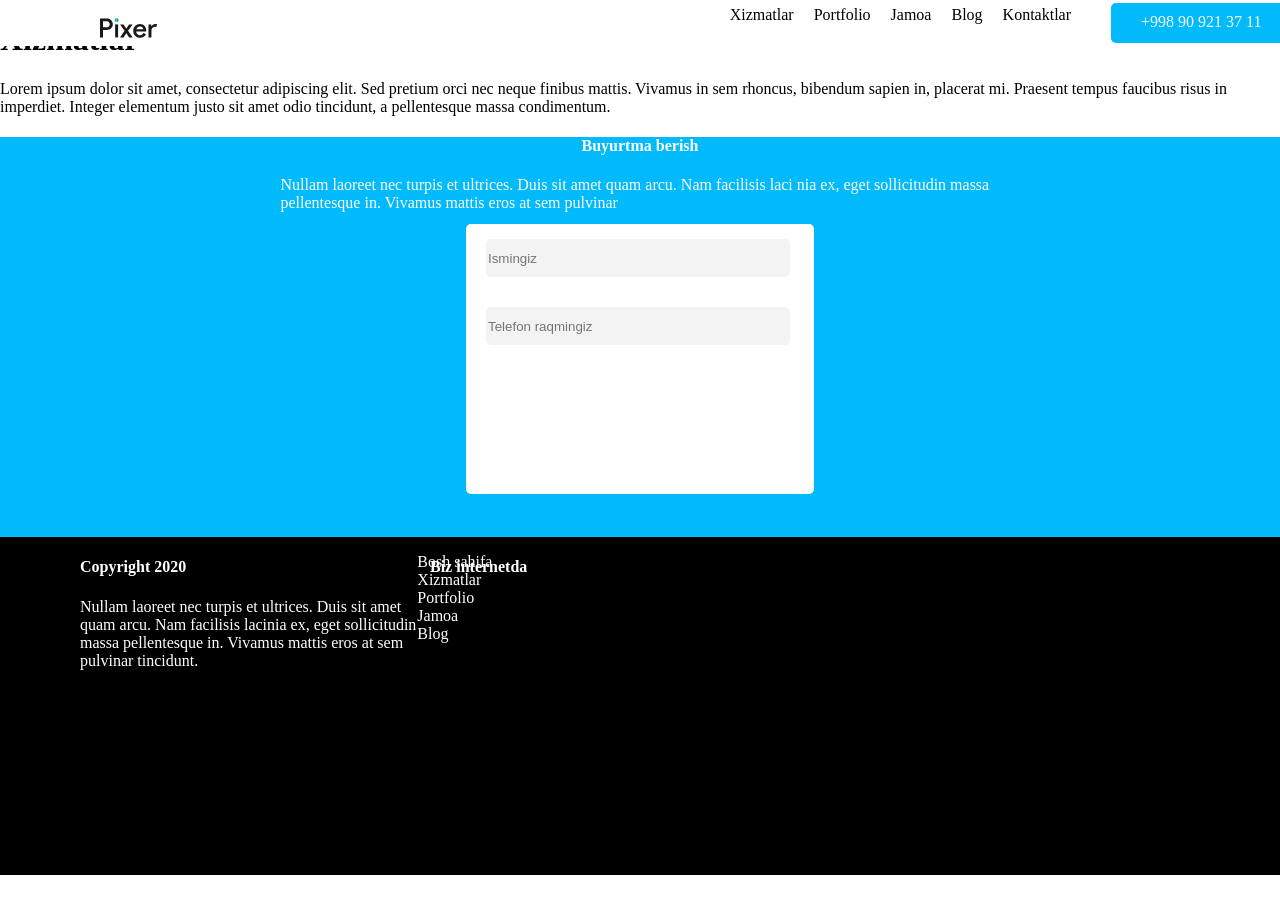
==== xizmatlar.html @ ccc2ff56 "first exam" ====
<!DOCTYPE html>
<html lang="en">
<head>
    <meta charset="UTF-8">
    <meta http-equiv="X-UA-Compatible" content="IE=edge">
    <meta name="viewport" content="width=device-width, initial-scale=1.0">
    <title>Xizmatlar</title>
    <link rel="stylesheet" href="css/style.css">
</head>
<body>
    <div class="sitenav">
        <img class="logo" src="img/logo.svg" alt="logo">
        <nav class="nav">
            <ul class="list">
                <li><a class="link no2" href="#">Xizmatlar</a></li>
                
                <li><a class="link" href="#">Portfolio</a></li>
                <li><a class="link" href="#">Jamoa</a></li>
                <li><a class="link" href="#">Blog</a></li>
                <li><a class="link" href="#">Kontaktlar</a></li>
                
            </ul>
            <a class="nav_btn" href="#">+998 90 921 37 11</a>
        </nav>
    </div>
<header>
<h1>Xizmatlar</h1>
<p>Lorem ipsum dolor sit amet, consectetur adipiscing elit. Sed pretium orci nec neque finibus mattis. Vivamus in sem rhoncus, bibendum sapien in, placerat mi. Praesent tempus faucibus risus in imperdiet. Integer elementum justo sit amet odio tincidunt, a pellentesque massa condimentum.</p>


</header>









                 
                
                
    <footer class="footer">
        <h4 class="footer_h3">Buyurtma berish</h4>
        <p class="footer_text">Nullam laoreet nec turpis et ultrices. Duis sit amet quam arcu. Nam facilisis laci nia ex, eget sollicitudin massa pellentesque in. Vivamus mattis eros at sem pulvinar</p>
        <div class="form">
            <input class="footer_input" type="text" placeholder="Ismingiz" name="text" required>
            <input class="footer_input" type="text" placeholder="Telefon raqmingiz" name="text" required>
            
        </div>
        
        
    </footer>
    <!-- footer finished -->
    
    <!-- start footermenu -->
    
    <footer class="footermenu">
        <div class="footermenu_text_wrapper">
            <h4 class="footermenu_h4">Copyright 2020</h4>
            <p class="footermenu_text">Nullam laoreet nec turpis et ultrices. Duis sit amet quam arcu. Nam facilisis lacinia ex, eget sollicitudin massa pellentesque in. Vivamus mattis eros at sem pulvinar tincidunt.</p>
        </div>
        
        <h4>Biz internetda</h4>
        <ul class="footerlist">  
            <li><a class="footerlink" href="#">Bosh sahifa</a></li>
            <li><a class="footerlink"  href="#">Xizmatlar</a></li>
            <li>
                <a class="footerlink" href="#">
                    Portfolio</a></li>
                    <li><a class="footerlink" href="#">
                        Jamoa</a></li>
                        <li><a class="footerlink" href="#">
                            Blog</a></li>
                        </ul>       
                        <p><a class="tme" href="https://tgram.ru/blog/tag/t-me/"></a></p> 
                        <p>
                            <a  class="insta" href="https://www.instagram.com/"></a></p>
                        
                        
                    </footer>
                    
</body>
</html>
---- css/style.css ----
body{
    margin: 0;
    padding: 0;
    font-family: open sans;
    
}
.container{
    position: relative;
    width: 1300px;
    height: 3910px;
    background:#ffffff;
    
}

.sitenav{
    display: flex;
    align-items: center;
    height: 46px;
    width: 1300px;
    left: 0px;
    top: 0px;
    background-color:#fff;
    position: fixed;
    
}
.logo{
    position: absolute;
    width: 58px;
    height: 20px;
    left: 100px;
    top: 18px;
    
}


.nav{
    display: flex;
    
    align-items: center;
    margin-left: auto;
}
.list,.link{
    color:black;
    display: flex;
    justify-content:space-between;
    list-style-type:none ;
    text-decoration: none;
    margin-right: 20px;
   background-color:black);
   height: 35px; 
    
}
.link:active{
background-color: #191919B2;
color: #fff;

}
.sub-menu{
    display: none;
    position: absolute;
    left: 10px;

}
.menu-item{
    position: relative;
}
.sub-menu-link{
    display: inline-block;
    width: 150px;
    border-bottom: 1px solid red;
    background-color: limegreen;
    color: #fff;
    padding: 10px;
}

.no2:hover{
    box-shadow: 0px -2px 1px  #191919 inset;
}
.nav_btn{
    height: 20px;
    width: 139px;
    color:#ffffff;
    border-radius: 5px;
    padding:10px 20px 10px 30px;
    text-decoration: none;
    background: #00BAFC;  
    
}
.nav_btn:hover{

    background: #FFFFFF;
    box-shadow: 1px 1px 1px  #00BAFC inset,
    1px 1px 1px ;
    color: #00BAFC;
}
.nav_btn:active{
    background-color: #00BAFC99;
color: #ffffff;
box-shadow: none;
}

.header{
    height: 418px;
    width: 1300px;
    margin-top: 45px;
    background-image:url(../img/youtubeimg.png);
    background-repeat: no-repeat;
    background-position: right;
    display: flex;
    align-items: center;
    
}
.youtube{
    margin-left:430px;
}
.header_text_wrapper{
    height: 224px;
    width: 470px;
    margin-left: 100px;
}
.header_btn{
    height: 40px;
    width: 232px;
    background-color: #00BAFC;
    border-radius: 5px;
    margin-top: -4px;
    color: #fff;
    font-weight: bold;
    text-decoration: none;
    padding: 10px;
}

.header_btn:hover{
    background: #00BAFCCC;

}
.header_btn:active{
    background: #00BAFC99;

}
/* finished header */

/* start main */
main{
    height: 879px;
    width: 1300px;
    padding: 56px 0px 56px 0px;
    
}
.main_h2{
    padding-top: 70px;
    text-align: center;
    
}
.main_text{
    text-align: center;
    height: 48px;
    width: 719px;
    margin: 0 auto;
}



.main_box_wrapper{
    height: 576px;
    width: 1300px;
    display: flex;
    justify-content:center;
    flex-wrap: wrap;
    margin-top: 17px;
    
}
.main_box{
    height: 260px;
    width: 320px;
    border-radius: 5px;
    background-color: #fff;
    box-shadow: 0px 8px 8px rgba(0, 0, 0, 0.1);border-radius: 5px;
    text-align: center;
    margin:20px 30px ;
    padding: 10px;
    
}
.main_box :nth-child(even){
    margin-left: auto;
}
.main_box:hover{
    box-shadow: 0px 12px 21px 0px #0000001A;

}
.main_box:active{
    box-shadow: 0px 4px 4px 0px #00000033;

}
.main_box a{
    text-decoration: none;
    color: black;
}
.servis{
    display: flex;
    justify-content: center;
    align-items: center;
}
.servis_link{
    text-align: center;
    padding-top: 9px;
    height: 30px;
    width: 160px;
    border-radius: 5px;
    background-color: #00BAFC;
    text-decoration: none;
    margin: 60px 10px ;
    color: #fff;
}
/* main finished */

/*  started servises */
.servises{
    height: 1900px;
    width: 1300px;
    background-color:white;
    padding: 56px 0px 56px 0px;
    
}

.servises_text{
    width: 719px;
height: 48px;
text-align: center;
margin-left: 400px;
}

.servises_h3{
    text-align: center;
}
ul{
    list-style-type: none;

}
.servise{
    width:200px;
    background-image: url(../img/step1.png);
    background-repeat: no-repeat;
    background-size: contain;
}
.step1{
    display: flex;
}
.step1:nth-child(even){
    margin-left: 500px;
}

.step_btn{
    height: 60px;
    width: 167px;
   margin-left: 550px;
    border-radius: 5px;
    padding: 20px 30px;
    background-color: #00BAFC;
    text-decoration: none;
    color: white;


}
















/* finished servises */

/* start footer */



.footer_h3{
    text-align: center;
    color: #ffffff;
}
.footer_text{
    margin: 0 auto;
    height: 48px;
    width: 719px;
    color: #ffffff;
    
    
}
.form{
    height: 270px;
    width: 348px;
    margin: 0 auto;
    border-radius: 5px;
    background-color: #ffffff;
}
input{
    height: 36px;
    margin: 15px;
    width: 300px;
    margin-left: 20px;
    border-radius: 5px;
    border: none;
background-color:rgba(243, 243, 243, 1);

}
.form_btn{
    height: 40px;
width: 167px;
margin-left: 90px;
border-radius: 5px;
padding: 8px 16px 8px 16px;
background-color: rgba(0, 186, 252, 1);
color: #ffffff;
}
/* footer finished */
/* start footer menu */

.footer{
    
    width: 100%;
    height: 400px;
    background-color: #00BAFC;
    
}

.footermenu_text_wrapper{
    color:white;
    height: 200px;
    width: 350px;
    margin-left: 80px;
} 


.footerlist{
    list-style-type: none;
}
.footerlink{
    text-decoration: none;
  margin-left: -150px;
    padding-top: 9px;
    color: #fff;
}

/* vvvv */

.footermenu{
    height: 338px;
    width: 1300px;
    background-color: black;
    color: #fff;
    display: flex;
    
}
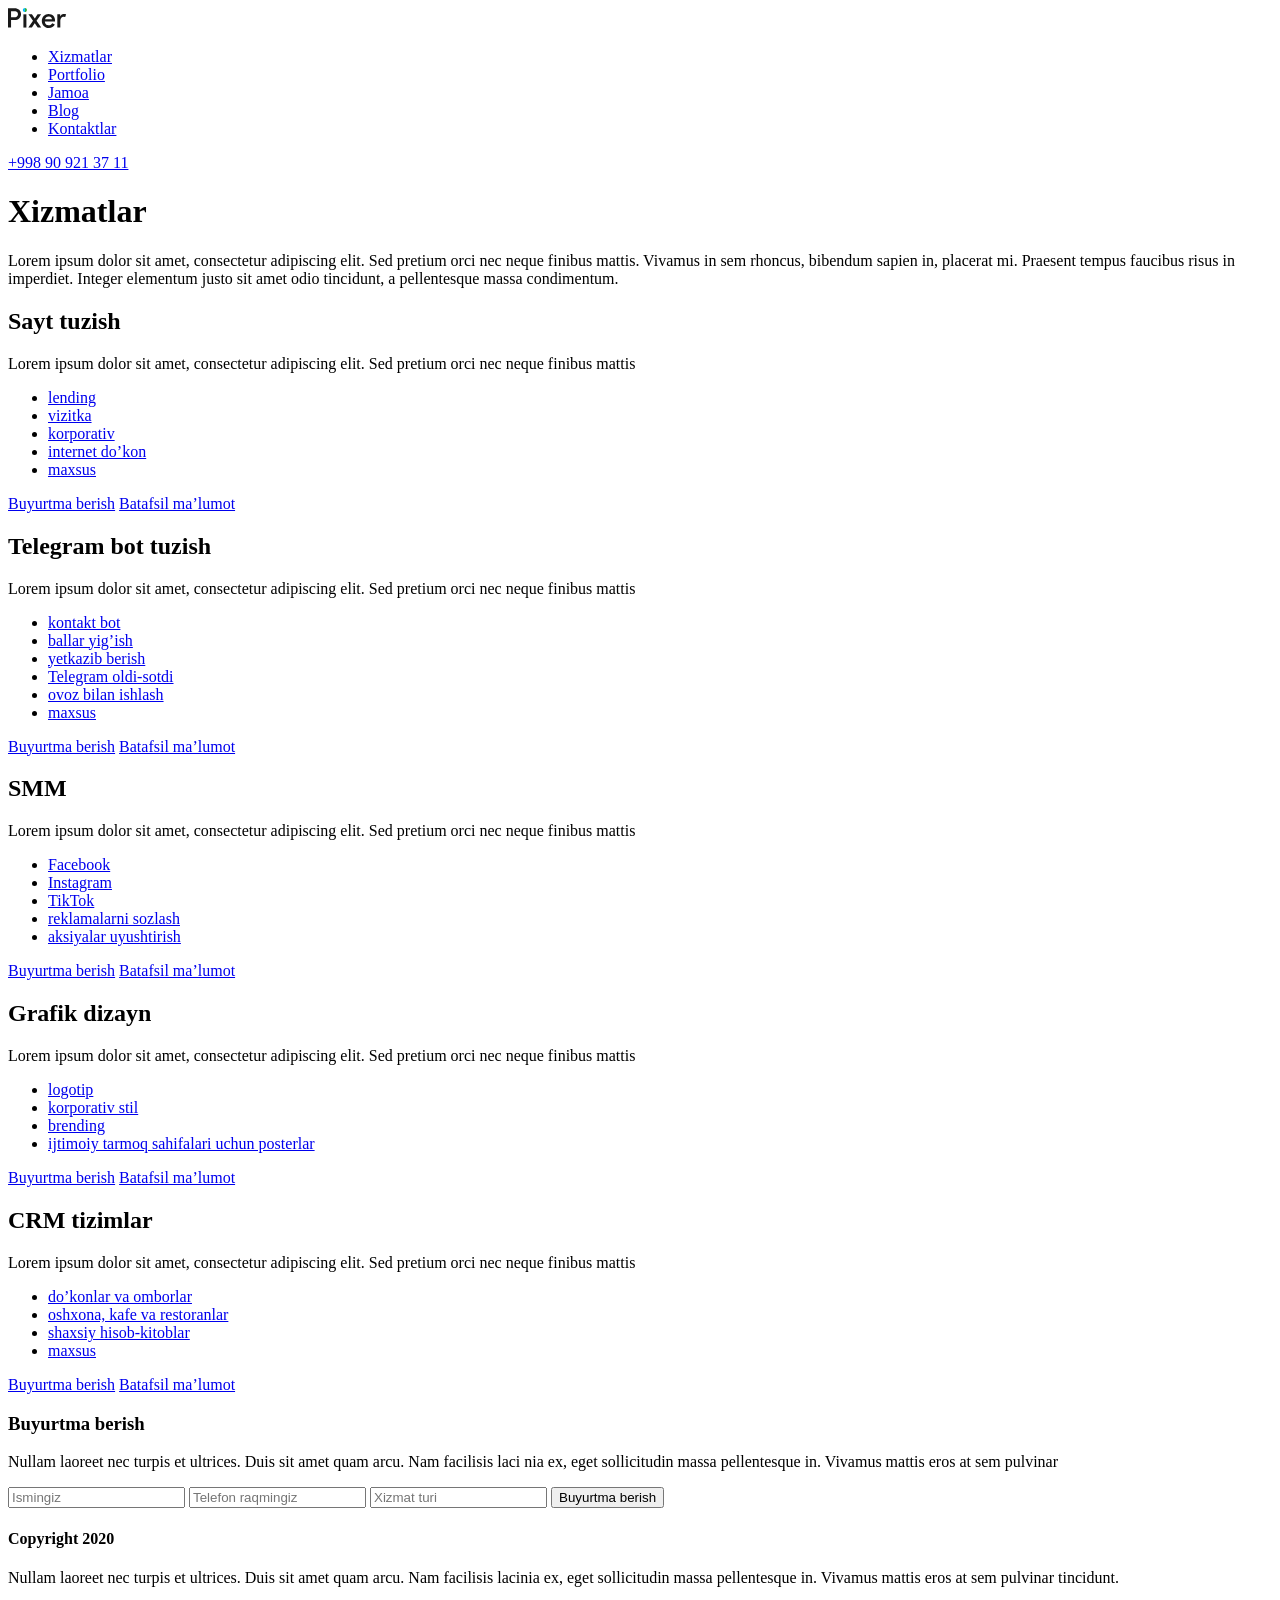
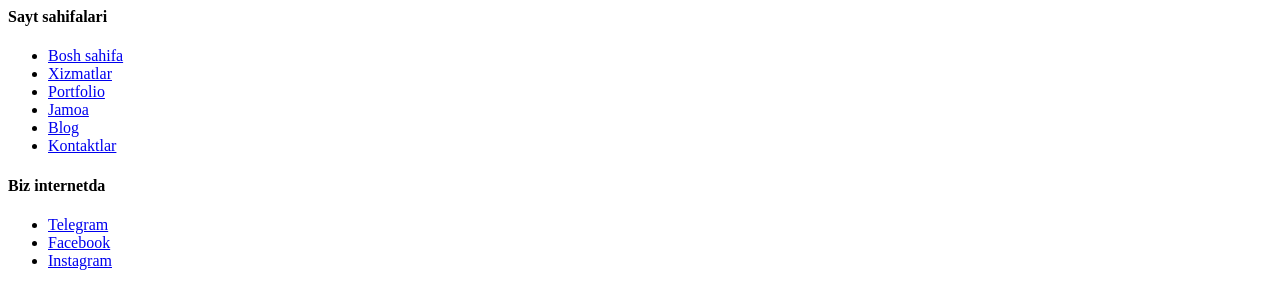
==== commit ac8967ae: "added minify" ====
--- a/xizmatlar.html
+++ b/xizmatlar.html
@@ -5,16 +5,18 @@
     <meta http-equiv="X-UA-Compatible" content="IE=edge">
     <meta name="viewport" content="width=device-width, initial-scale=1.0">
     <title>Xizmatlar</title>
-    <link rel="stylesheet" href="css/style.css">
+    <link rel="stylesheet" href="css/notmalize.css">
+    <link rel="stylesheet" href="css/xizmatlar.minify.css">
+    <link rel="stylesheet" href="css/fonts.css">
+    <!-- <link rel="stylesheet" href="css/xizmatlar.css"> -->
 </head>
 <body>
     <div class="sitenav">
         <img class="logo" src="img/logo.svg" alt="logo">
         <nav class="nav">
             <ul class="list">
-                <li><a class="link no2" href="#">Xizmatlar</a></li>
-                
-                <li><a class="link" href="#">Portfolio</a></li>
+                <li><a class="link li2" href="#">Xizmatlar</a></li>
+                 <li><a class="link" href="#">Portfolio</a></li>
                 <li><a class="link" href="#">Jamoa</a></li>
                 <li><a class="link" href="#">Blog</a></li>
                 <li><a class="link" href="#">Kontaktlar</a></li>
@@ -23,14 +25,149 @@
             <a class="nav_btn" href="#">+998 90 921 37 11</a>
         </nav>
     </div>
-<header>
-<h1>Xizmatlar</h1>
-<p>Lorem ipsum dolor sit amet, consectetur adipiscing elit. Sed pretium orci nec neque finibus mattis. Vivamus in sem rhoncus, bibendum sapien in, placerat mi. Praesent tempus faucibus risus in imperdiet. Integer elementum justo sit amet odio tincidunt, a pellentesque massa condimentum.</p>
-
+<header class="header">
+    <div class="header_text_wrapper">
+        <h1>Xizmatlar</h1>
+        <p>Lorem ipsum dolor sit amet, consectetur adipiscing elit. Sed pretium orci nec neque finibus mattis. Vivamus in sem rhoncus, bibendum sapien in, placerat mi. Praesent tempus faucibus risus in imperdiet. Integer elementum justo sit amet odio tincidunt, a pellentesque massa condimentum.</p>
+    </div>
 
 </header>
 
-
+<main class="servis">
+    <div class="servise no1">
+        <div class="servis_wrapper">
+        <h2>Sayt tuzish</h2>
+        <p>Lorem ipsum dolor sit amet, consectetur adipiscing elit. Sed pretium orci nec neque finibus mattis</p>
+        <ul>
+            <li>
+                <a href="#">lending</a>
+            </li>
+            <li>
+                <a href="#">vizitka</a>
+            </li>
+            <li>
+                <a href="#">korporativ</a>
+            </li>
+            <li>
+                <a href="#">internet do’kon</a>
+            </li>
+            <li>
+                <a href="#">maxsus</a>
+            </li>
+        </ul>
+        <div class="servis_btn"></div>
+            <a class="servis_link" href="#">Buyurtma berish</a>
+            <a class="servis_link2" href="#">Batafsil ma’lumot</a>
+        </div>
+    </div>
+   
+    <div class="servise no2">
+        <div class="servis_wrapper">
+        <h2>Telegram bot tuzish</h2>
+        <p>Lorem ipsum dolor sit amet, consectetur adipiscing elit. Sed pretium orci nec neque finibus mattis</p>
+        <ul>
+            <li>
+                <a href="#">kontakt bot</a>
+            </li>
+            <li>
+                <a href="#">ballar yig’ish</a>
+            </li>
+            <li>
+                <a href="#">yetkazib berish</a>
+            </li>
+            <li>
+                <a href="#">Telegram oldi-sotdi</a>
+            </li>
+            <li>
+                <a href="#">ovoz bilan ishlash</a>
+            </li>
+            <li>
+                <a href="#">maxsus</a>
+            </li>
+        </ul>
+        <div class="servis_btn"></div>
+            <a class="servis_link" href="#">Buyurtma berish</a>
+            <a class="servis_link2" href="#">Batafsil ma’lumot</a>
+        </div>
+   
+    </div>
+    <div class="servise no3">
+        <div class="servis_wrapper">
+        <h2>SMM</h2>
+        <p>Lorem ipsum dolor sit amet, consectetur adipiscing elit. Sed pretium orci nec neque finibus mattis</p>
+        <ul>
+            <li>
+                <a href="#">Facebook</a>
+            </li>
+            <li>
+                <a href="#">Instagram</a>
+            </li>
+            <li>
+                <a href="#">TikTok</a>
+            </li>
+            <li>
+                <a href="#">reklamalarni sozlash</a>
+            </li>
+            <li>
+                <a href="#">aksiyalar uyushtirish</a>
+            </li>
+        </ul>
+        <div class="servis_btn"></div>
+            <a class="servis_link" href="#">Buyurtma berish</a>
+            <a class="servis_link2" href="#">Batafsil ma’lumot</a>
+        </div>
+    </div>
+    
+    <div class="servise no4">
+        <div class="servis_wrapper">
+        <h2>Grafik dizayn</h2>
+        <p>Lorem ipsum dolor sit amet, consectetur adipiscing elit. Sed pretium orci nec neque finibus mattis</p>
+        <ul>
+            <li>
+                <a href="#">logotip</a>
+            </li>
+            <li>
+                <a href="#">korporativ stil</a>
+            </li>
+            <li>
+                <a href="#">brending</a>
+            </li>
+            <li>
+                <a href="#">ijtimoiy tarmoq sahifalari uchun posterlar</a>
+            </li>
+        </ul>
+        <div class="servis_btn"></div>
+            <a class="servis_link" href="#">Buyurtma berish</a>
+            <a class="servis_link2" href="#">Batafsil ma’lumot</a>
+        </div>
+   
+    </div>
+    <div class="servise no5">
+        <div class="servis_wrapper">
+        <h2>CRM tizimlar</h2>
+        <p>Lorem ipsum dolor sit amet, consectetur adipiscing elit. Sed pretium orci nec neque finibus mattis</p>
+        <ul>
+            <li>
+                <a href="#">do’konlar va omborlar</a>
+            </li>
+            <li>
+                <a href="#">oshxona, kafe va restoranlar</a>
+            </li>
+            <li>
+                <a href="#">shaxsiy hisob-kitoblar</a>
+            </li>
+            <li>
+                <a href="#">maxsus</a>
+            </li>
+        </ul>
+        <div class="servis_btn"></div>
+            <a class="servis_link" href="#">Buyurtma berish</a>
+            <a class="servis_link2" href="#">Batafsil ma’lumot</a>
+        </div>
+    
+    </div>
+
+</main>
 
 
 
@@ -40,46 +177,59 @@
 
                  
                 
-                
-    <footer class="footer">
-        <h4 class="footer_h3">Buyurtma berish</h4>
-        <p class="footer_text">Nullam laoreet nec turpis et ultrices. Duis sit amet quam arcu. Nam facilisis laci nia ex, eget sollicitudin massa pellentesque in. Vivamus mattis eros at sem pulvinar</p>
-        <div class="form">
-            <input class="footer_input" type="text" placeholder="Ismingiz" name="text" required>
-            <input class="footer_input" type="text" placeholder="Telefon raqmingiz" name="text" required>
-            
-        </div>
-        
-        
-    </footer>
-    <!-- footer finished -->
-    
-    <!-- start footermenu -->
-    
-    <footer class="footermenu">
-        <div class="footermenu_text_wrapper">
-            <h4 class="footermenu_h4">Copyright 2020</h4>
-            <p class="footermenu_text">Nullam laoreet nec turpis et ultrices. Duis sit amet quam arcu. Nam facilisis lacinia ex, eget sollicitudin massa pellentesque in. Vivamus mattis eros at sem pulvinar tincidunt.</p>
-        </div>
-        
-        <h4>Biz internetda</h4>
-        <ul class="footerlist">  
-            <li><a class="footerlink" href="#">Bosh sahifa</a></li>
-            <li><a class="footerlink"  href="#">Xizmatlar</a></li>
-            <li>
-                <a class="footerlink" href="#">
-                    Portfolio</a></li>
-                    <li><a class="footerlink" href="#">
-                        Jamoa</a></li>
-                        <li><a class="footerlink" href="#">
-                            Blog</a></li>
-                        </ul>       
-                        <p><a class="tme" href="https://tgram.ru/blog/tag/t-me/"></a></p> 
-                        <p>
-                            <a  class="insta" href="https://www.instagram.com/"></a></p>
-                        
-                        
-                    </footer>
+           
+<section class="footer">
+    <h3 class="footer_h3">Buyurtma berish</h3>
+    <p class="footer_text">Nullam laoreet nec turpis et ultrices. Duis sit amet quam arcu. Nam facilisis laci nia ex, eget sollicitudin massa pellentesque in. Vivamus mattis eros at sem pulvinar</p>
+    <div class="footer_box">
+        <form class="form" action="https://echo.htmlacademy.com" method="POST">
+            <input type="text" required id="name"  placeholder="Ismingiz" name="text">
+            <input type="text" required id="number" placeholder="Telefon raqmingiz" name="text">
+            <input list="browsers" name="browser" id="browser" required placeholder="Xizmat turi">
+            <datalist id="browsers">
+                <option value="Edge">
+                    <option value="Firefox">
+                        <option value="Chrome">
+                            <option value="Opera">
+                                <option value="Safari">
+                                </datalist>
+                                <button class="form_btn" type="submit">Buyurtma berish</button>
+                            </form>   
+                        </div>
+                    </section>
+                    <!-- footer finished -->
+                    
+                    <!-- start footermenu -->
+                    
+                    <footer class="footermenu">
+                        <div class="footer_container">
+                            <div class="footer-main">
+                                 <div class="footer-block hover">                                          
+                                     <h4>Copyright 2020</h4>
+                                    <p>Nullam laoreet nec turpis et ultrices. Duis sit amet quam arcu. Nam facilisis lacinia ex, eget sollicitudin massa pellentesque in. Vivamus mattis eros at sem pulvinar tincidunt.</p>
+                                </div>
+                                <div class="footer-block-2">
+                                    <h4>Sayt sahifalari</h4>
+                                    <ul class="footer-list hover">
+                                        <li><a href="#">Bosh sahifa</a></li>
+                                        <li><a href="#">Xizmatlar</a></li>
+                                        <li><a href="#">Portfolio</a></li>
+                                        <li><a href="#">Jamoa</a></li>
+                                        <li><a href="#">Blog</a></li>
+                                        <li><a href="#">Kontaktlar</a></li>
+                                    </ul>
+                                </div>
+                                <div class="footer-block-3">
+                                    <h4>Biz internetda</h4>
+                                    <ul class="footer-block-3_list hover">
+                                        <li><a href="https://tgram.uz/">Telegram</a></li>
+                                        <li><a href="https://www.Facebook.com/">Facebook</a></li>
+                                        <li><a href="https://www.instagram.com/">Instagram</a></li>
+                                    </ul>
+                                </div>
+                             </div>                    
+                            </div>                        
+                     </footer>
                     
 </body>
 </html>
--- a/css/fonts.css
+++ b/css/fonts.css
@@ -0,0 +1,19 @@
+
+/* open-sans-italic - latin */
+@font-face {
+    font-family: 'Open Sans';
+    font-style: italic;
+    font-weight: 400;
+    src: local(''),
+         url('../fonts/open-sans-v18-latin-italic.woff2') format('woff2'), /* Chrome 26+, Opera 23+, Firefox 39+ */
+         url('../fonts/open-sans-v18-latin-italic.woff') format('woff'); /* Chrome 6+, Firefox 3.6+, IE 9+, Safari 5.1+ */
+  }
+  /* open-sans-700 - latin */
+  @font-face {
+    font-family: 'Open Sans';
+    font-style: normal;
+    font-weight: 700;
+    src: local(''),
+         url('../fonts/open-sans-v18-latin-700.woff2') format('woff2'), /* Chrome 26+, Opera 23+, Firefox 39+ */
+         url('../fonts/open-sans-v18-latin-700.woff') format('woff'); /* Chrome 6+, Firefox 3.6+, IE 9+, Safari 5.1+ */
+  }
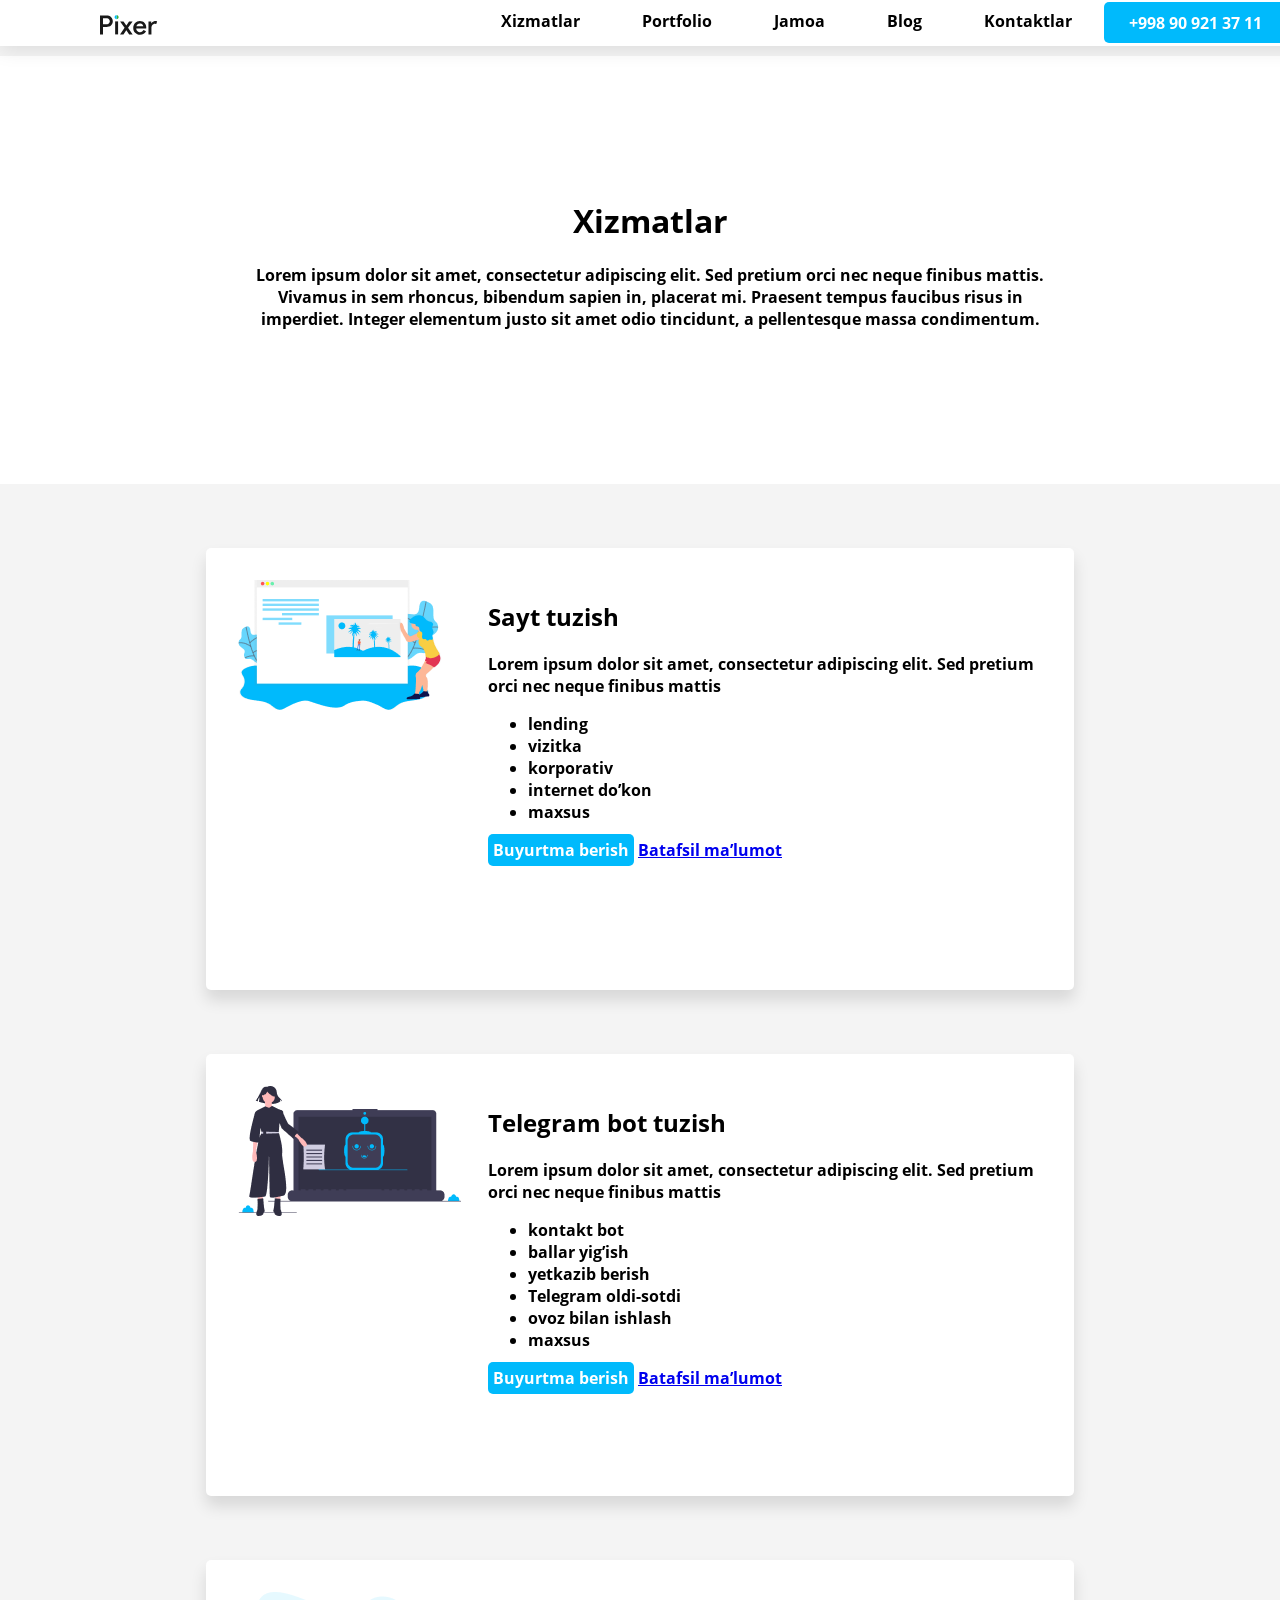
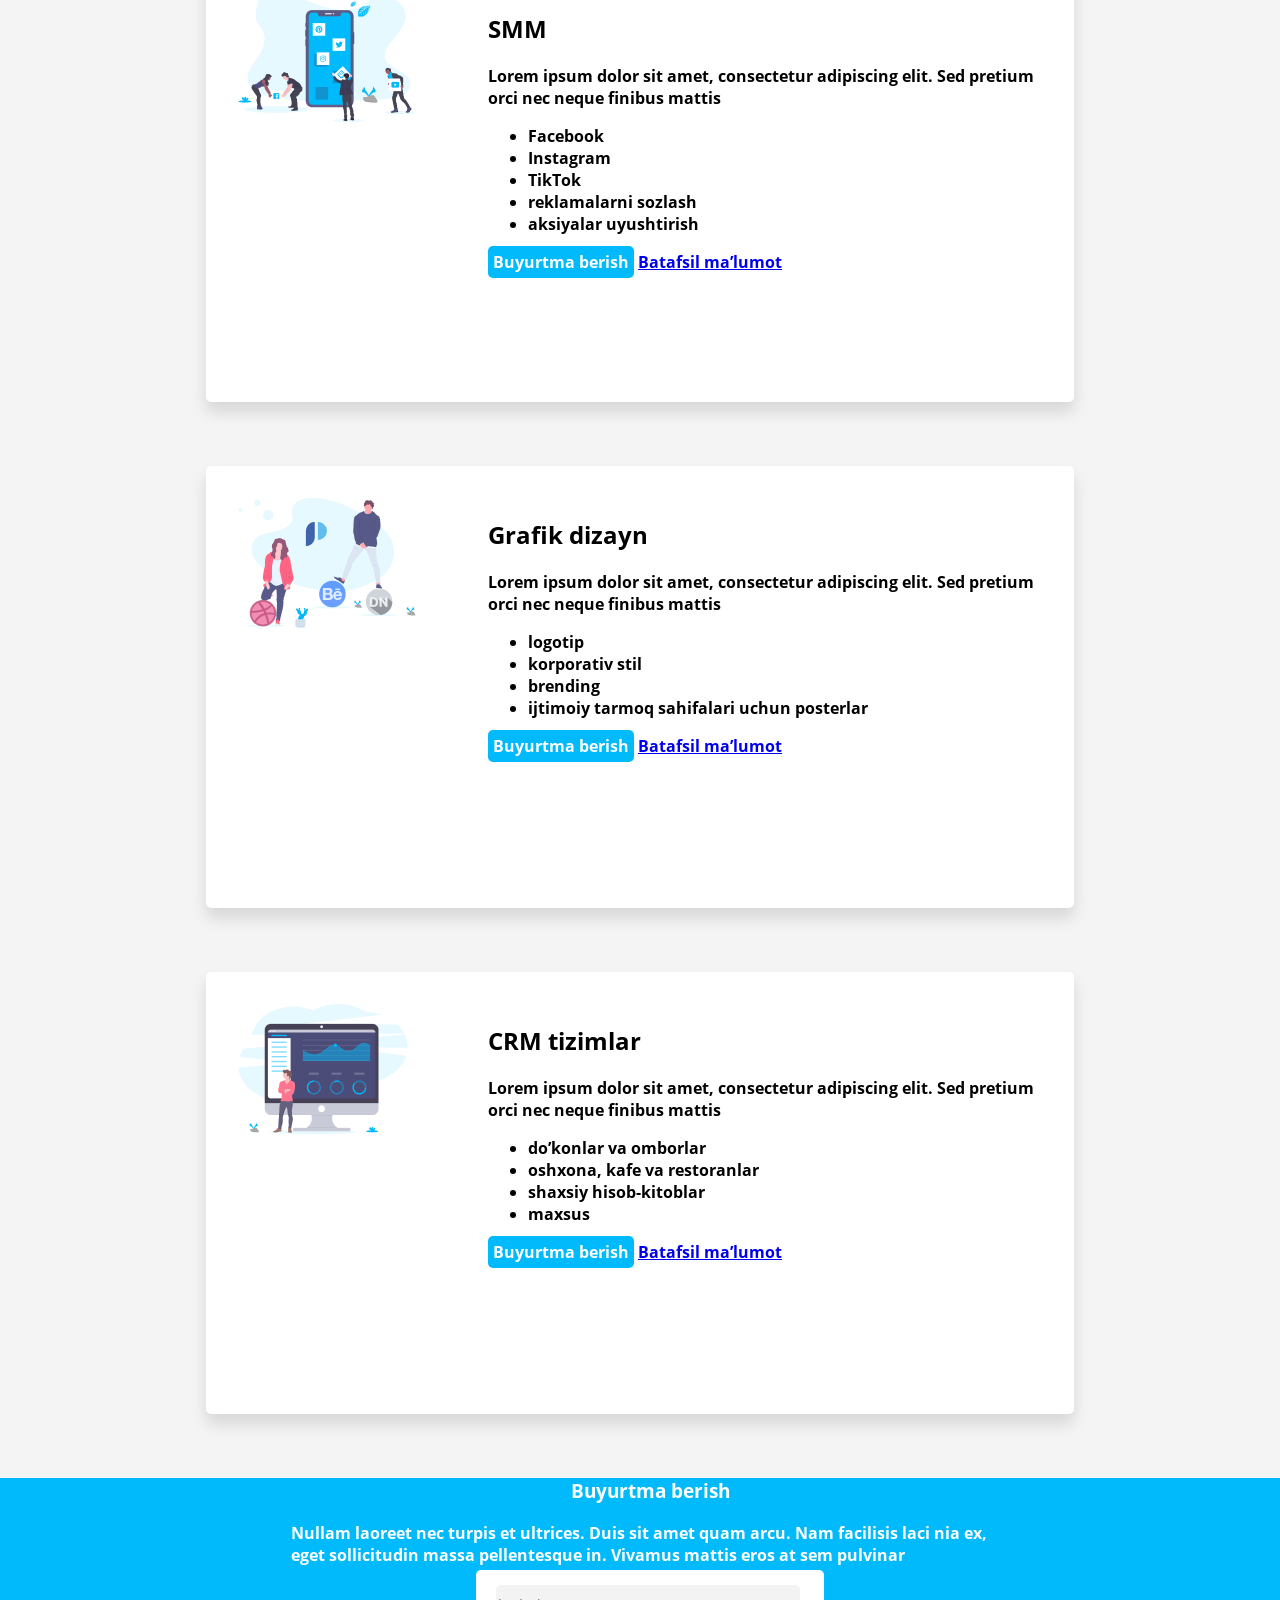
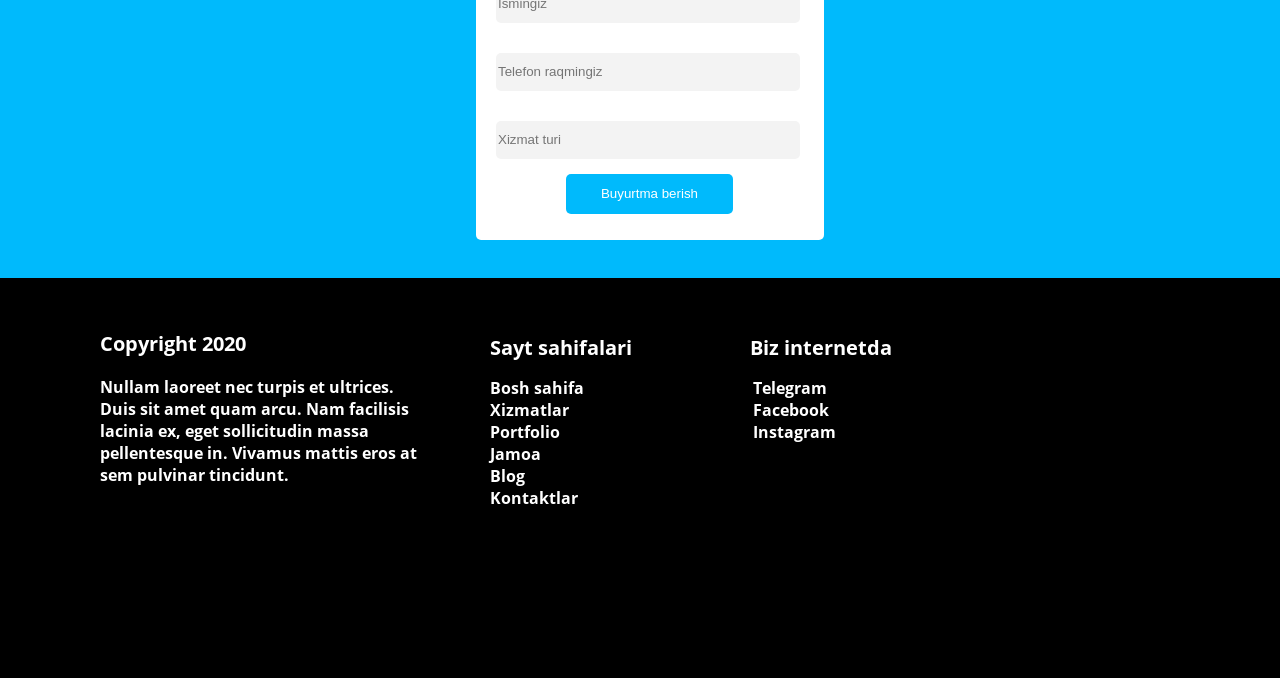
==== commit badc09e9: "add" ====
--- a/xizmatlar.html
+++ b/xizmatlar.html
@@ -14,8 +14,16 @@
     <div class="sitenav">
         <img class="logo" src="img/logo.svg" alt="logo">
         <nav class="nav">
-            <ul class="list">
-                <li><a class="link li2" href="#">Xizmatlar</a></li>
+            <ul class="wrapper">
+                <li><a class="link li2" href="#">Xizmatlar</a>
+                    <ul>
+                        <li>Vebsayt</li>
+                        <li>Telegram bot</li>
+                        <li>SMM</li>
+                        <li>Grafik dizayn</li>
+                        <li>CRM tizim</li>
+                    </ul>
+                </li>
                  <li><a class="link" href="#">Portfolio</a></li>
                 <li><a class="link" href="#">Jamoa</a></li>
                 <li><a class="link" href="#">Blog</a></li>
@@ -169,15 +177,6 @@
 
 </main>
 
-
-
-
-
-
-
-                 
-                
-           
 <section class="footer">
     <h3 class="footer_h3">Buyurtma berish</h3>
     <p class="footer_text">Nullam laoreet nec turpis et ultrices. Duis sit amet quam arcu. Nam facilisis laci nia ex, eget sollicitudin massa pellentesque in. Vivamus mattis eros at sem pulvinar</p>
@@ -230,6 +229,5 @@
                              </div>                    
                             </div>                        
                      </footer>
-                    
-</body>
+    </body>
 </html>
--- a/css/xizmatlar.minify.css
+++ b/css/xizmatlar.minify.css
@@ -0,0 +1 @@
+body{margin:0;padding:0;font-family:open sans;background-color:#f4f4f4}.container{position:relative;width:1300px;height:3910px;background:#fff}.sitenav{display:-webkit-box;display:-ms-flexbox;display:flex;-webkit-box-align:center;-ms-flex-align:center;align-items:center;height:46px;width:1300px;left:0;top:0;background-color:#fff;position:fixed;-webkit-box-shadow:0 4px 20px 0 #0000001A;box-shadow:0 4px 20px 0 #0000001A}.logo{position:absolute;width:58px;height:20px;left:100px;top:15px}.logo:hover{opacity:.8}.logo:active{opacity:.4}.nav{display:-webkit-box;display:-ms-flexbox;display:flex;-webkit-box-align:center;-ms-flex-align:center;align-items:center;margin-left:auto;margin-top:15px}.link,.list{color:#000;display:-webkit-box;display:-ms-flexbox;display:flex;-webkit-box-pack:justify;-ms-flex-pack:justify;justify-content:space-between;list-style-type:none;text-decoration:none;margin-right:2px;height:35px}.link:active{background-color:#191919B2;color:#fff}.li2:hover{-webkit-box-shadow:0 -2px 1px #191919 inset;box-shadow:0 -2px 1px #191919 inset}.wrapper{display:-webkit-box;display:-ms-flexbox;display:flex;-webkit-box-pack:center;-ms-flex-pack:center;justify-content:center;-webkit-box-align:start;-ms-flex-align:start;align-items:flex-start;list-style:none;margin-top:10px}.wrapper li{color:#000;position:relative;padding:15px 30px}.wrapper li:hover ul{display:block}.wrapper li ul{display:none;position:absolute;top:50px;left:-15px;width:90px;height:100px;list-style:none;border-radius:0 0 5px 50px}.wrapper li ul li{background-color:#fff;padding:15px 10px;-webkit-box-shadow:0 4px 24px 0 #0000001A;box-shadow:0 4px 24px 0 #0000001A}.wrapper li ul li:hover{background-color:#00bafc;color:#fff}.wrapper li ul li:active{background-color:#06597774}.nav_btn{height:20px;width:139px;color:#fff;border-radius:5px;padding:10px 20px 11px 25px;text-decoration:none;background:#00bafc;margin-right:12px;margin-top:-16px}.nav_btn:hover{background:#fff;-webkit-box-shadow:1px 1px 1px #00bafc inset,1px 1px 1px;box-shadow:1px 1px 1px #00bafc inset,1px 1px 1px;color:#00bafc}.nav_btn:active{background-color:#00bAFC99;color:#fff;-webkit-box-shadow:none;box-shadow:none}.header{height:284px;width:1300px;margin-top:56px;border-radius:0;padding:72px 0 72px 0;background-color:#fff}.header_text_wrapper{padding:50px 0}.header h1{text-align:center}.header p{height:72px;width:800px;text-align:center;margin:0 auto}.servise{height:378px;width:804px;border-radius:5px;padding:32px;-webkit-box-shadow:0 10px 16px 0 #0000001F;box-shadow:0 10px 16px 0 #0000001F;margin:64px auto;background-color:#fff}.servis_wrapper{margin-left:250px}.servis_wrapper ul a{color:#000}.servis_link{background-color:#00bafc;text-decoration:none;color:#fff;height:50px;width:167px;border-radius:5px;padding:5px}.no1{background-image:url(../img/website-illustration.png);background-repeat:no-repeat;background-position-x:32px;background-position-y:32px}.no2{background-image:url(../img/bot-illustration.png);background-repeat:no-repeat;background-position-x:32px;background-position-y:32px}.no3{background-image:url(../img/smm-illustration.png);background-repeat:no-repeat;background-position-x:32px;background-position-y:32px}.no4{background-image:url(../img/design-illustration.png);background-repeat:no-repeat;background-position-x:32px;background-position-y:32px}.no5{background-image:url(../img/crm-illustration.png);background-repeat:no-repeat;background-position-x:32px;background-position-y:32px}ul li a{text-decoration:none}.footer_h3{text-align:center;color:#fff}.footer_text{margin:0 auto;height:48px;width:719px;color:#fff}.form{height:270px;width:348px;margin:0 auto;border-radius:5px;background-color:#fff}input{height:36px;margin:15px;width:300px;margin-left:20px;border-radius:5px;border:none;background-color:#f3f3f3}.form_btn{height:40px;width:167px;margin-left:90px;border-radius:5px;padding:8px 16px 8px 16px;background-color:#00bafc;color:#fff;border:none}.footer{width:1300px;height:400px;background-color:#00bafc}.footermenu_text_wrapper{color:#fff;height:200px;width:350px;margin-left:80px}.footerlist{list-style-type:none}.footerlink{text-decoration:none;margin-left:-150px;padding-top:9px;color:#fff}.footermenu{height:400px;width:1300px;background-color:#000}.footer-main{padding:56px 400px 56px 100px;display:-webkit-box;display:-ms-flexbox;display:flex}.footer-block{color:#fff;margin-top:-230px}.footer-block h4{padding-bottom:25px;font-weight:700;font-size:20px;line-height:24;margin-top:0}.footer-block p{width:320px;margin-top:-260px}.footer-list{margin-bottom:8px;margin-left:30px}.footer-block-2 a,.footer-block-3 a{text-decoration:none;color:#fff}.footer-block-2 h4{width:100%;margin:0;font-weight:700;font-size:20px;color:#fff;margin-left:70px;padding-right:87px}.footer-block-3 h4{width:150px;margin:0;font-weight:700;padding-left:37px;font-size:20px;color:#fff}.footer-block-3_list a{list-style-type:none;text-decoration:none;color:#fff}.hover a:hover{color:#00bafc}.hover:active{opacity:.6}
--- a/css/xizmatlar.css
+++ b/css/xizmatlar.css
@@ -0,0 +1,345 @@
+body{
+    margin: 0;
+    padding: 0;
+    font-family:open sans;
+    background-color: #f4f4f4;
+    
+}
+.container{
+    position: relative;
+    width: 1300px;
+    height: 3910px;
+    background:#ffffff;
+    
+}
+
+.sitenav{
+    display: flex;
+    align-items:center;
+    height: 46px;
+    width: 1300px;
+    left: 0px;
+    top: 0px;
+    background-color:#fff;
+    position: fixed;
+    box-shadow: 0px 4px 20px 0px #0000001A;
+
+    
+}
+.logo{
+    position: absolute;
+    width: 58px;
+    height: 20px;
+    left: 100px;
+    top: 15px;
+    
+}
+.logo:hover{
+    opacity: 0.8;
+}
+.logo:active{
+    opacity: 0.4;
+}
+.nav{
+    display: flex; 
+    align-items: center;
+    margin-left: auto;
+    margin-top: 15px;
+}
+.list,.link{
+    color:black;
+    display: flex;
+    justify-content:space-between;
+    list-style-type:none ;
+    text-decoration: none;
+    margin-right: 2px;
+    height: 35px; 
+    
+}
+.link:active{
+    background-color: #191919B2;
+    color: #fff;
+    
+}
+.li2:hover{
+    box-shadow: 0px -2px 1px  #191919 inset;
+}
+.wrapper {
+    display: flex;
+    justify-content: center;
+    align-items: flex-start;
+    list-style: none;
+    margin-top: 10px;
+}
+.wrapper li{
+    color:black;
+    position: relative;
+    padding: 15px 30px;
+}
+.wrapper li:hover  ul{
+    display: block;
+} 
+.wrapper li  ul{
+    display: none;
+    position: absolute;
+    top: 50px;
+    left: -15px;
+    width: 90px;
+    height: 100px;
+    list-style: none;
+    border-radius: 0 0 5px 50px;
+}
+.wrapper li  ul li{
+    background-color: #ffffff;
+    padding: 15px 10px;
+    box-shadow: 0px 4px 24px 0px #0000001A;
+}
+.wrapper li  ul li:hover{
+    background-color: #00BAFC;
+    color: #ffffff;  
+}
+.wrapper li  ul li:active{
+    background-color:#06597774;
+}
+
+.nav_btn{
+    height: 20px;
+    width: 139px;
+    color:#ffffff;
+    border-radius: 5px;
+    padding:10px 20px 11px 25px;
+    text-decoration: none;
+    background: #00BAFC;  
+    margin-right: 12px;
+    margin-top: -16px;
+}
+.nav_btn:hover{
+    
+    background: #FFFFFF;
+    box-shadow: 1px 1px 1px  #00BAFC inset,
+    1px 1px 1px ;
+    color: #00BAFC;
+}
+.nav_btn:active{
+    background-color: #00BAFC99;
+    color: #ffffff;
+    box-shadow: none;
+}
+
+
+.header{
+    height: 284px;
+    width: 1300px;
+    margin-top: 56px;
+    border-radius: 0px;
+    padding: 72px 0px 72px 0px;
+    background-color: #ffffff;
+}
+.header_text_wrapper{
+    padding: 50px 0px;
+}
+.header h1{
+    text-align: center;
+}
+.header p{
+    height: 72px;
+    width: 800px;
+    text-align: center;
+    margin: 0 auto;
+}
+.servise{
+    height: 378px;
+    width: 804px;
+    border-radius: 5px;
+    padding: 32px;
+    box-shadow: 0px 10px 16px 0px #0000001F;
+    margin: 64px auto;
+    background-color:#ffffff;
+}
+.servis_wrapper{
+    margin-left: 250px;
+}
+.servis_wrapper ul a{
+    color: black;
+
+}
+.servis_link{
+    background-color: #00BAFC;
+    text-decoration: none;
+    color: white;
+    height: 50px;
+    width: 167px;
+    border-radius: 5px;
+    padding:5px;
+    
+}
+.no1{
+    background-image: url(../img/website-illustration.png);
+    background-repeat: no-repeat;
+    background-position-x: 32px ;
+    background-position-y: 32px;
+}
+.no2{
+    background-image: url(../img/bot-illustration.png);
+    background-repeat: no-repeat;
+    background-position-x: 32px ;
+    background-position-y: 32px;
+}
+.no3{
+    background-image: url(../img/smm-illustration.png);
+    background-repeat: no-repeat;
+    background-position-x: 32px ;
+    background-position-y: 32px;
+}
+.no4{
+    background-image: url(../img/design-illustration.png);
+    background-repeat: no-repeat;
+    background-position-x: 32px ;
+    background-position-y: 32px;
+}
+.no5{
+    background-image: url(../img/crm-illustration.png);
+    background-repeat: no-repeat;
+    background-position-x: 32px ;
+    background-position-y: 32px;
+}
+
+ul li a{
+    text-decoration: none;
+}
+
+
+/* start footer */
+
+
+
+.footer_h3{
+    text-align: center;
+    color: #ffffff;
+}
+.footer_text{
+    margin: 0 auto;
+    height: 48px;
+    width: 719px;
+    color: #ffffff;
+    
+    
+}
+.form{
+    height: 270px;
+    width: 348px;
+    margin: 0 auto;
+    border-radius: 5px;
+    background-color: #ffffff;
+}
+input{
+    height: 36px;
+    margin: 15px;
+    width: 300px;
+    margin-left: 20px;
+    border-radius: 5px;
+    border: none;
+    background-color:rgba(243, 243, 243, 1);
+    
+}
+.form_btn{
+    height: 40px;
+    width: 167px;
+    margin-left: 90px;
+    border-radius: 5px;
+    padding: 8px 16px 8px 16px;
+    background-color: rgba(0, 186, 252, 1);
+    color: #ffffff;
+    border: none;
+}
+/* footer finished */
+/* start footer menu */
+
+.footer{
+    
+    width: 1300px;
+    height: 400px;
+    background-color: #00BAFC;
+    
+}
+
+.footermenu_text_wrapper{
+    color:white;
+    height: 200px;
+    width: 350px;
+    margin-left: 80px;
+} 
+
+
+.footerlist{
+    list-style-type: none;
+}
+.footerlink{
+    text-decoration: none;
+    margin-left: -150px;
+    padding-top: 9px;
+    color: #fff;
+}
+
+/* vvvv */
+
+.footermenu{
+    height: 400px;
+    width: 1300px;
+    background-color: black;    
+}
+.footer-main{
+    padding: 56px 400px 56px 100px;
+    display: flex;
+}
+.footer-block{
+    color: white;
+    margin-top: -230px;
+}
+.footer-block h4{
+    padding-bottom:25px;
+    font-weight: 700;
+    font-size: 20px;
+    line-height: 24;
+    margin-top: 0px;
+}
+.footer-block p{
+    width: 320px;
+    margin-top:-260px;
+}
+.footer-list{
+    margin-bottom: 8px;
+    margin-left: 30px;
+}
+.footer-block-2 a,.footer-block-3 a{
+    text-decoration: none;
+    color: white;
+}
+.footer-block-2 h4{
+    width: 100%;
+    margin: 0;
+    font-weight: 700;
+    font-size: 20px;
+    color: white;
+    margin-left: 70px;
+    padding-right: 87px;
+}
+.footer-block-3 h4{
+    width: 150px;
+    margin: 0;
+    font-weight: 700;  
+    padding-left: 37px;
+    font-size: 20px;
+    color: white;
+}
+.footer-block-3_list a{
+    list-style-type: none;
+    text-decoration: none;
+    color: white;
+}
+.hover a:hover{
+    color: #00bafc;
+}
+.hover:active{
+    opacity: 0.6;
+}
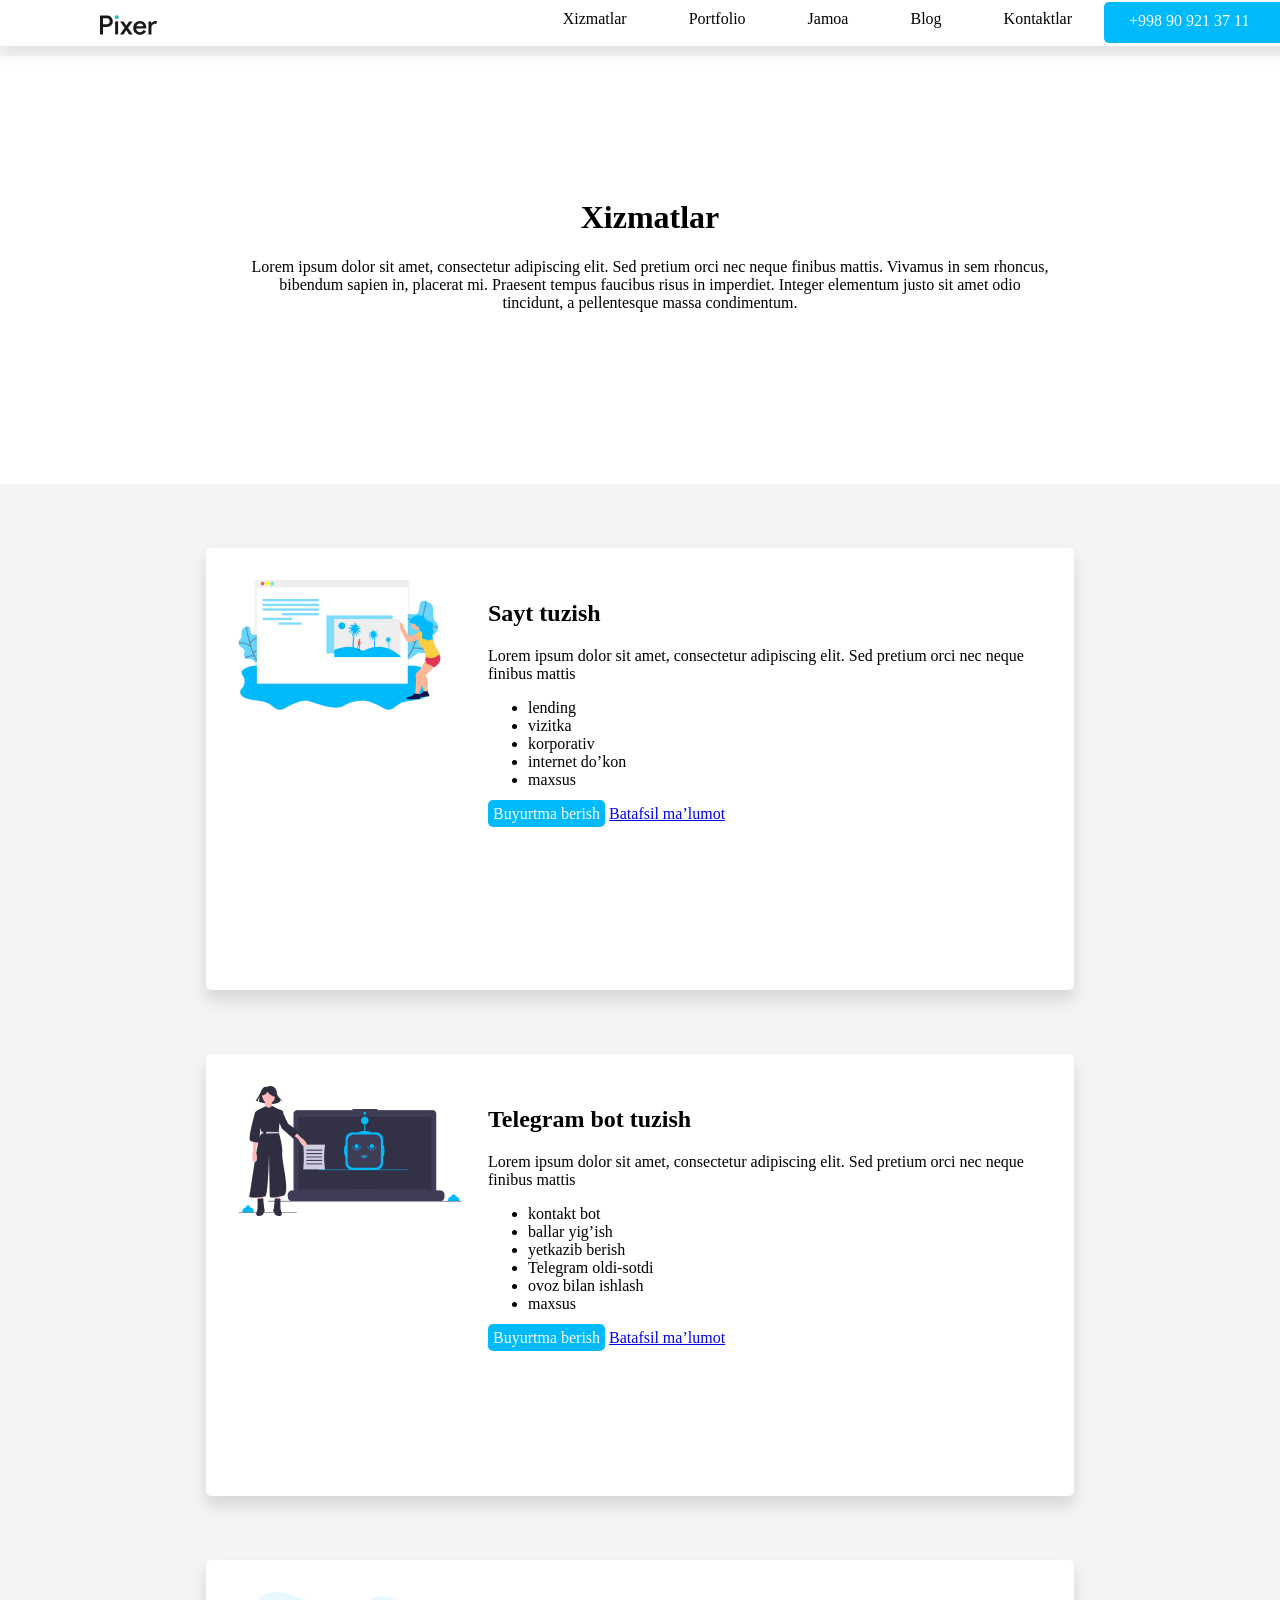
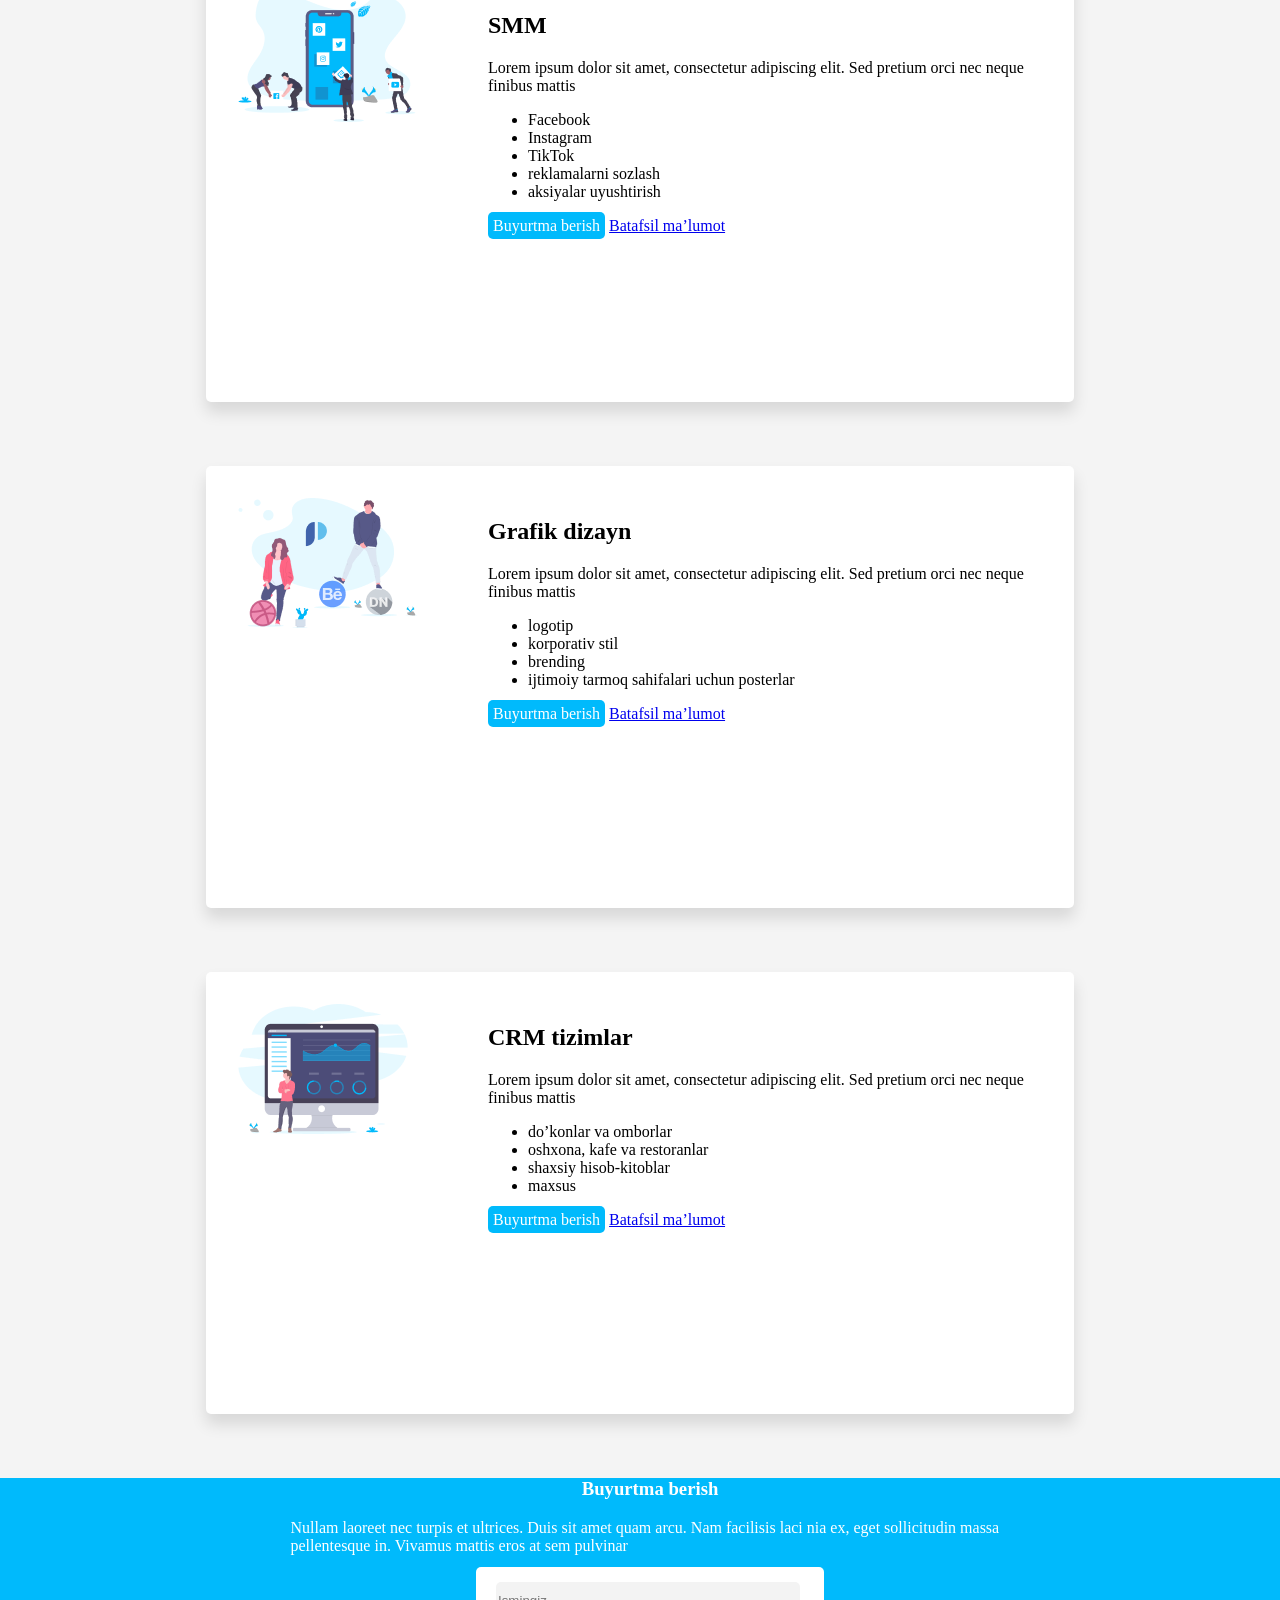
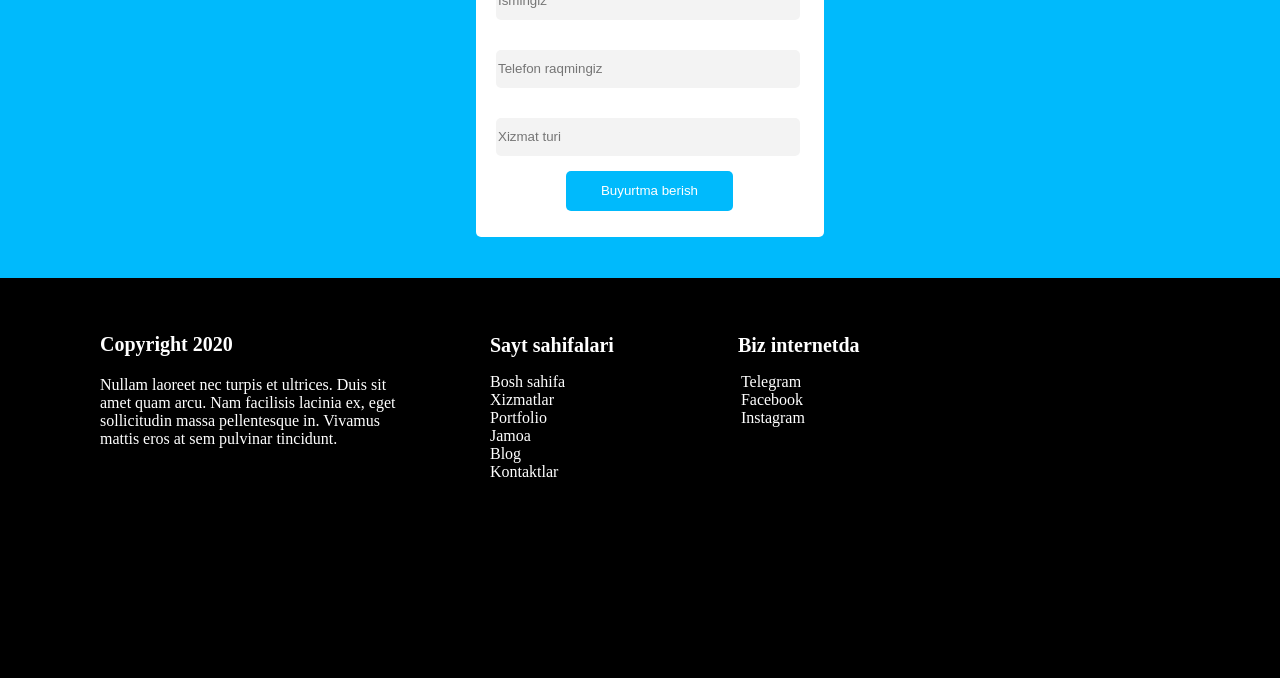
==== commit 1c6d5e17: "add change" ====
--- a/xizmatlar.html
+++ b/xizmatlar.html
@@ -6,9 +6,9 @@
     <meta name="viewport" content="width=device-width, initial-scale=1.0">
     <title>Xizmatlar</title>
     <link rel="stylesheet" href="css/notmalize.css">
-    <link rel="stylesheet" href="css/xizmatlar.minify.css">
+    <!-- <link rel="stylesheet" href="css/xizmatlar.minify.css"> -->
     <link rel="stylesheet" href="css/fonts.css">
-    <!-- <link rel="stylesheet" href="css/xizmatlar.css"> -->
+    <link rel="stylesheet" href="css/xizmatlar.css">
 </head>
 <body>
     <div class="sitenav">
--- a/css/xizmatlar.minify.css
+++ b/css/xizmatlar.minify.css
@@ -1 +1 @@
-body{margin:0;padding:0;font-family:open sans;background-color:#f4f4f4}.container{position:relative;width:1300px;height:3910px;background:#fff}.sitenav{display:-webkit-box;display:-ms-flexbox;display:flex;-webkit-box-align:center;-ms-flex-align:center;align-items:center;height:46px;width:1300px;left:0;top:0;background-color:#fff;position:fixed;-webkit-box-shadow:0 4px 20px 0 #0000001A;box-shadow:0 4px 20px 0 #0000001A}.logo{position:absolute;width:58px;height:20px;left:100px;top:15px}.logo:hover{opacity:.8}.logo:active{opacity:.4}.nav{display:-webkit-box;display:-ms-flexbox;display:flex;-webkit-box-align:center;-ms-flex-align:center;align-items:center;margin-left:auto;margin-top:15px}.link,.list{color:#000;display:-webkit-box;display:-ms-flexbox;display:flex;-webkit-box-pack:justify;-ms-flex-pack:justify;justify-content:space-between;list-style-type:none;text-decoration:none;margin-right:2px;height:35px}.link:active{background-color:#191919B2;color:#fff}.li2:hover{-webkit-box-shadow:0 -2px 1px #191919 inset;box-shadow:0 -2px 1px #191919 inset}.wrapper{display:-webkit-box;display:-ms-flexbox;display:flex;-webkit-box-pack:center;-ms-flex-pack:center;justify-content:center;-webkit-box-align:start;-ms-flex-align:start;align-items:flex-start;list-style:none;margin-top:10px}.wrapper li{color:#000;position:relative;padding:15px 30px}.wrapper li:hover ul{display:block}.wrapper li ul{display:none;position:absolute;top:50px;left:-15px;width:90px;height:100px;list-style:none;border-radius:0 0 5px 50px}.wrapper li ul li{background-color:#fff;padding:15px 10px;-webkit-box-shadow:0 4px 24px 0 #0000001A;box-shadow:0 4px 24px 0 #0000001A}.wrapper li ul li:hover{background-color:#00bafc;color:#fff}.wrapper li ul li:active{background-color:#06597774}.nav_btn{height:20px;width:139px;color:#fff;border-radius:5px;padding:10px 20px 11px 25px;text-decoration:none;background:#00bafc;margin-right:12px;margin-top:-16px}.nav_btn:hover{background:#fff;-webkit-box-shadow:1px 1px 1px #00bafc inset,1px 1px 1px;box-shadow:1px 1px 1px #00bafc inset,1px 1px 1px;color:#00bafc}.nav_btn:active{background-color:#00bAFC99;color:#fff;-webkit-box-shadow:none;box-shadow:none}.header{height:284px;width:1300px;margin-top:56px;border-radius:0;padding:72px 0 72px 0;background-color:#fff}.header_text_wrapper{padding:50px 0}.header h1{text-align:center}.header p{height:72px;width:800px;text-align:center;margin:0 auto}.servise{height:378px;width:804px;border-radius:5px;padding:32px;-webkit-box-shadow:0 10px 16px 0 #0000001F;box-shadow:0 10px 16px 0 #0000001F;margin:64px auto;background-color:#fff}.servis_wrapper{margin-left:250px}.servis_wrapper ul a{color:#000}.servis_link{background-color:#00bafc;text-decoration:none;color:#fff;height:50px;width:167px;border-radius:5px;padding:5px}.no1{background-image:url(../img/website-illustration.png);background-repeat:no-repeat;background-position-x:32px;background-position-y:32px}.no2{background-image:url(../img/bot-illustration.png);background-repeat:no-repeat;background-position-x:32px;background-position-y:32px}.no3{background-image:url(../img/smm-illustration.png);background-repeat:no-repeat;background-position-x:32px;background-position-y:32px}.no4{background-image:url(../img/design-illustration.png);background-repeat:no-repeat;background-position-x:32px;background-position-y:32px}.no5{background-image:url(../img/crm-illustration.png);background-repeat:no-repeat;background-position-x:32px;background-position-y:32px}ul li a{text-decoration:none}.footer_h3{text-align:center;color:#fff}.footer_text{margin:0 auto;height:48px;width:719px;color:#fff}.form{height:270px;width:348px;margin:0 auto;border-radius:5px;background-color:#fff}input{height:36px;margin:15px;width:300px;margin-left:20px;border-radius:5px;border:none;background-color:#f3f3f3}.form_btn{height:40px;width:167px;margin-left:90px;border-radius:5px;padding:8px 16px 8px 16px;background-color:#00bafc;color:#fff;border:none}.footer{width:1300px;height:400px;background-color:#00bafc}.footermenu_text_wrapper{color:#fff;height:200px;width:350px;margin-left:80px}.footerlist{list-style-type:none}.footerlink{text-decoration:none;margin-left:-150px;padding-top:9px;color:#fff}.footermenu{height:400px;width:1300px;background-color:#000}.footer-main{padding:56px 400px 56px 100px;display:-webkit-box;display:-ms-flexbox;display:flex}.footer-block{color:#fff;margin-top:-230px}.footer-block h4{padding-bottom:25px;font-weight:700;font-size:20px;line-height:24;margin-top:0}.footer-block p{width:320px;margin-top:-260px}.footer-list{margin-bottom:8px;margin-left:30px}.footer-block-2 a,.footer-block-3 a{text-decoration:none;color:#fff}.footer-block-2 h4{width:100%;margin:0;font-weight:700;font-size:20px;color:#fff;margin-left:70px;padding-right:87px}.footer-block-3 h4{width:150px;margin:0;font-weight:700;padding-left:37px;font-size:20px;color:#fff}.footer-block-3_list a{list-style-type:none;text-decoration:none;color:#fff}.hover a:hover{color:#00bafc}.hover:active{opacity:.6}+body{margin:0;padding:0;font-family:'Open Sans' sans-serif;background-color:#f4f4f4}.container{position:relative;width:1300px;height:3910px;background:#fff}.sitenav{display:-webkit-box;display:-ms-flexbox;display:flex;-webkit-box-align:center;-ms-flex-align:center;align-items:center;height:46px;width:1300px;left:0;top:0;background-color:#fff;position:fixed;-webkit-box-shadow:0 4px 20px 0 #0000001A;box-shadow:0 4px 20px 0 #0000001A}.logo{position:absolute;width:58px;height:20px;left:100px;top:15px}.logo:hover{opacity:.8}.logo:active{opacity:.4}.nav{width:1000px;display:-webkit-box;display:-ms-flexbox;display:flex;-webkit-box-align:center;-ms-flex-align:center;align-items:center;margin-left:auto;margin-top:-5px}.list,.link{color:#000;display:-webkit-box;display:-ms-flexbox;display:flex;-webkit-box-pack:justify;-ms-flex-pack:justify;justify-content:space-between;list-style-type:none;text-decoration:none;height:35px}.link:active{background-color:#191919B2;color:#fff}.li2:hover{-webkit-box-shadow:0 -2px 1px #191919 inset;box-shadow:0 -2px 1px #191919 inset}.nav_btn{height:20px;width:150px;color:#fff;border-radius:5px;padding:10px;text-decoration:none;background:#00BAFC}.nav_btn:hover{background:#FFF;-webkit-box-shadow:1px 1px 1px #00BAFC inset,1px 1px 1px;box-shadow:1px 1px 1px #00BAFC inset,1px 1px 1px;color:#00BAFC}.nav_btn:active{background-color:#00BAFC99;color:#fff;-webkit-box-shadow:none;box-shadow:none}.wrapper{display:-webkit-box;display:-ms-flexbox;display:flex;-webkit-box-pack:center;-ms-flex-pack:center;justify-content:center;-webkit-box-align:start;-ms-flex-align:start;align-items:flex-start;list-style:none;padding-left:320px}.wrapper a{text-decoration:none;color:#191919}.wrapper li{color:#000;position:relative;padding:15px 5px;display:-webkit-box;display:-ms-flexbox;display:flex;-webkit-box-pack:justify;-ms-flex-pack:justify;justify-content:space-between}.wrapper li:hover ul{display:block}.wrapper li ul{display:none;position:absolute;top:40px;left:-50px;width:120px;height:100px;list-style:none;border-radius:0 0 5px 50px}.wrapper li ul li{background-color:#fff;padding:15px 10px;-webkit-box-shadow:0 4px 24px 0 #0000001A;box-shadow:0 4px 24px 0 #0000001A}.wrapper li ul li:hover{background-color:#00BAFC;color:#fff}.wrapper li ul li:active{background-color:#00BAFC;opacity:60%}.nav_btn{height:20px;width:139px;color:#fff;border-radius:5px;padding:10px 20px 10px 30px;text-decoration:none;background:#00BAFC}.nav_btn:hover{background:#FFF;-webkit-box-shadow:1px 1px 1px #00BAFC inset,1px 1px 1px;box-shadow:1px 1px 1px #00BAFC inset,1px 1px 1px;color:#00BAFC}.nav_btn:active{background-color:#00BAFC99;color:#fff;-webkit-box-shadow:none;box-shadow:none}.header{height:418px;width:1300px;margin-top:45px;background-image:url(../img/youtubeimg.png);background-repeat:no-repeat;background-position:right;display:-webkit-box;display:-ms-flexbox;display:flex;-webkit-box-align:center;-ms-flex-align:center;align-items:center}.youtube{margin-left:430px}.header_text_wrapper{height:224px;width:470px;margin-left:100px}.header_btn{height:40px;width:232px;background-color:#00BAFC;border-radius:5px;margin-top:-4px;color:#fff;font-weight:700;text-decoration:none;padding:10px}.header_btn:hover{background:#00BAFCCC}.header_btn:active{background:#00BAFC99}main{height:879px;width:1300px;padding:56px 0}.main_h2{padding-top:70px;text-align:center}.main_text{text-align:center;height:48px;width:719px;margin:0 auto}.main_box_wrapper{height:576px;width:1300px;display:-webkit-box;display:-ms-flexbox;display:flex;-webkit-box-pack:center;-ms-flex-pack:center;justify-content:center;-ms-flex-wrap:wrap;flex-wrap:wrap;margin-top:17px}.main_box{height:260px;width:320px;border-radius:5px;background-color:#fff;-webkit-box-shadow:0 8px 8px rgba(0,0,0,0.1);box-shadow:0 8px 8px rgba(0,0,0,0.1);border-radius:5px;text-align:center;margin:20px 30px;padding:10px}.main_box:hover{-webkit-box-shadow:0 12px 21px 0 #0000001A;box-shadow:0 12px 21px 0 #0000001A}.main_box:active{-webkit-box-shadow:0 4px 4px 0 #00000033;box-shadow:0 4px 4px 0 #00000033}.main_box a{text-decoration:none;color:#000}.servis{display:-webkit-box;display:-ms-flexbox;display:flex;-webkit-box-pack:center;-ms-flex-pack:center;justify-content:center;-webkit-box-align:center;-ms-flex-align:center;align-items:center}.servis_link{text-align:center;padding-top:9px;height:30px;width:160px;border-radius:5px;background-color:#00BAFC;text-decoration:none;margin:60px 10px;color:#fff}.servises{height:1500px;width:1300px;background-color:#fff;padding:56px 0}.servises ul{display:-webkit-box;display:-ms-flexbox;display:flex;-ms-flex-wrap:wrap;flex-wrap:wrap;width:1000px;-webkit-box-align:center;-ms-flex-align:center;align-items:center}.servises_text{width:719px;height:48px;text-align:center;margin:0 auto}.servises_h3{text-align:center}ul{list-style-type:none}.servise{width:200px;background-image:url(../img/step1.png);background-repeat:no-repeat;background-size:contain}.step1{display:-webkit-box;display:-ms-flexbox;display:flex;-webkit-box-pack:justify;-ms-flex-pack:justify;justify-content:space-between}.stek{display:-webkit-box;display:-ms-flexbox;display:flex;-webkit-box-align:center;-ms-flex-align:center;align-items:center}.stek:nth-child(even){-webkit-box-orient:horizontal;-webkit-box-direction:reverse;-ms-flex-direction:row-reverse;flex-direction:row-reverse}.step1 li{margin-left:500px;width:400px}.step_btn{height:60px;width:167px;margin-left:550px;border-radius:5px;padding:20px 30px;background-color:#00BAFC;text-decoration:none;color:#fff}.footer_h3{text-align:center;color:#fff}.footer_text{margin:0 auto;height:48px;width:719px;color:#fff}.form{height:270px;width:348px;margin:0 auto;border-radius:5px;background-color:#fff}input{height:36px;margin:15px;width:300px;margin-left:20px;border-radius:5px;border:none;background-color:rgba(243,243,243,1)}.form_btn{height:40px;width:167px;margin-left:90px;border-radius:5px;padding:8px 16px;background-color:rgba(0,186,252,1);color:#fff;border:none}.footer{width:100%;height:400px;background-color:#00BAFC}.footermenu_text_wrapper{color:#fff;height:200px;width:350px;margin-left:80px}.footerlist{list-style-type:none}.footerlink{text-decoration:none;margin-left:-150px;padding-top:9px;color:#fff}.footermenu{height:400px;width:1300px;background-color:#000}.footer-main{padding:56px 400px 56px 100px;display:-webkit-box;display:-ms-flexbox;display:flex}.footer-block{color:#fff;margin-top:-230px}.footer-block h4{padding-bottom:25px;font-weight:700;font-size:20px;line-height:24;margin-top:0}.footer-block p{width:320px;margin-top:-260px}.footer-list{margin-bottom:8px;margin-left:30px}.footer-list a{text-decoration:none;color:#fff}.footer-block-2 h4{width:100%;margin:0;font-weight:700;font-size:20px;color:#fff;margin-left:70px;padding-right:87px}.footer-block-3 h4{width:150px;margin:0;font-weight:700;padding-left:37px;font-size:20px;color:#fff}.footer-block-3_list a{list-style-type:none;text-decoration:none;color:#fff}.hover a:hover{color:#00bafc}.hover:active{opacity:.6}
--- a/css/fonts.css
+++ b/css/fonts.css
@@ -1,7 +1,7 @@
 
 /* open-sans-italic - latin */
 @font-face {
-    font-family: 'Open Sans';
+    font-family: 'Open Sans' sans-serif;
     font-style: italic;
     font-weight: 400;
     src: local(''),
@@ -10,7 +10,7 @@
   }
   /* open-sans-700 - latin */
   @font-face {
-    font-family: 'Open Sans';
+    font-family: 'Open Sans' sans-serif;
     font-style: normal;
     font-weight: 700;
     src: local(''),
--- a/css/xizmatlar.css
+++ b/css/xizmatlar.css
@@ -1,7 +1,7 @@
 body{
     margin: 0;
     padding: 0;
-    font-family:open sans;
+    font-family: 'Open Sans' sans-serif;
     background-color: #f4f4f4;
     
 }
@@ -12,7 +12,6 @@
     background:#ffffff;
     
 }
-
 .sitenav{
     display: flex;
     align-items:center;
@@ -126,7 +125,10 @@
     box-shadow: none;
 }
 
-
+header{
+    width: 1200px;
+    margin: 0 auto;
+}
 .header{
     height: 284px;
     width: 1300px;
@@ -224,6 +226,10 @@
     color: #ffffff;
     
     
+}
+form{
+    width: 1200px;
+    margin: 0;
 }
 .form{
     height: 270px;
@@ -254,7 +260,10 @@
 }
 /* footer finished */
 /* start footer menu */
-
+footer{
+    width: 1200px;
+    margin: 0 auto;
+}
 .footer{
     
     width: 1300px;
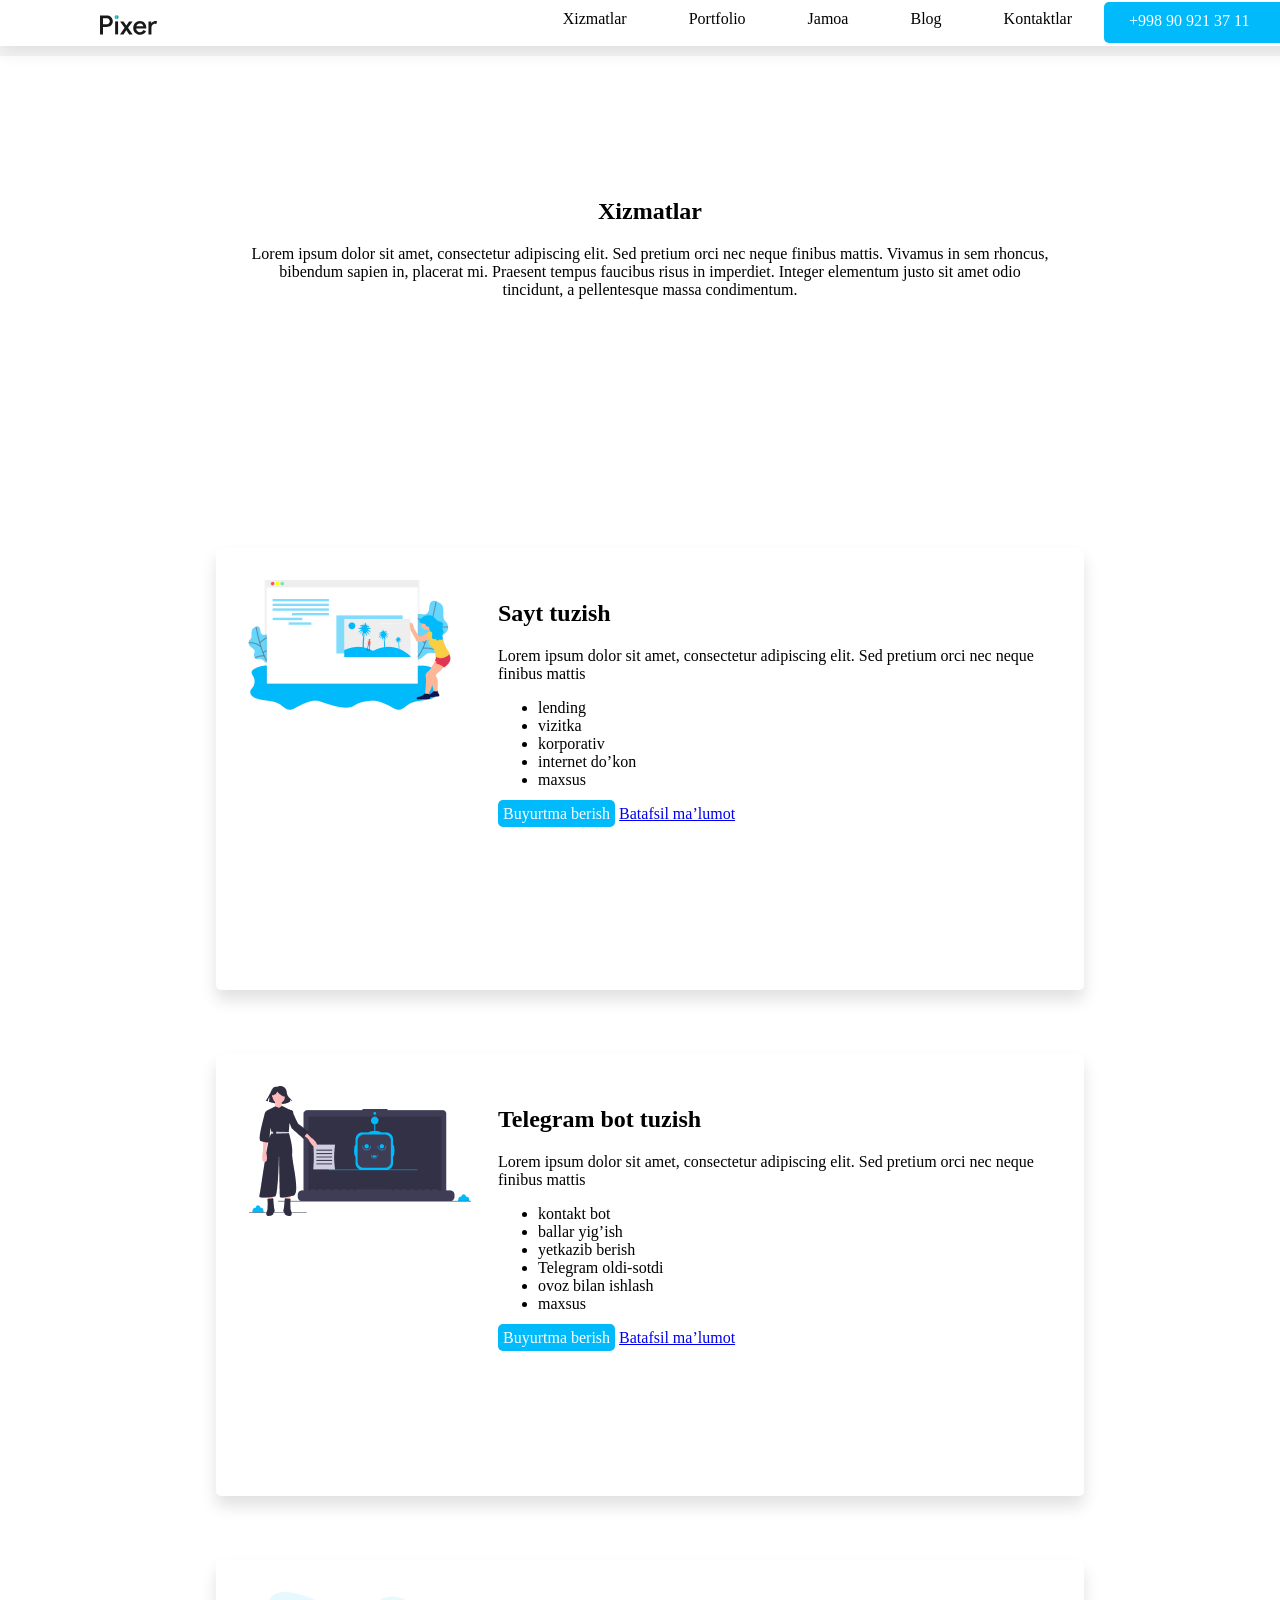
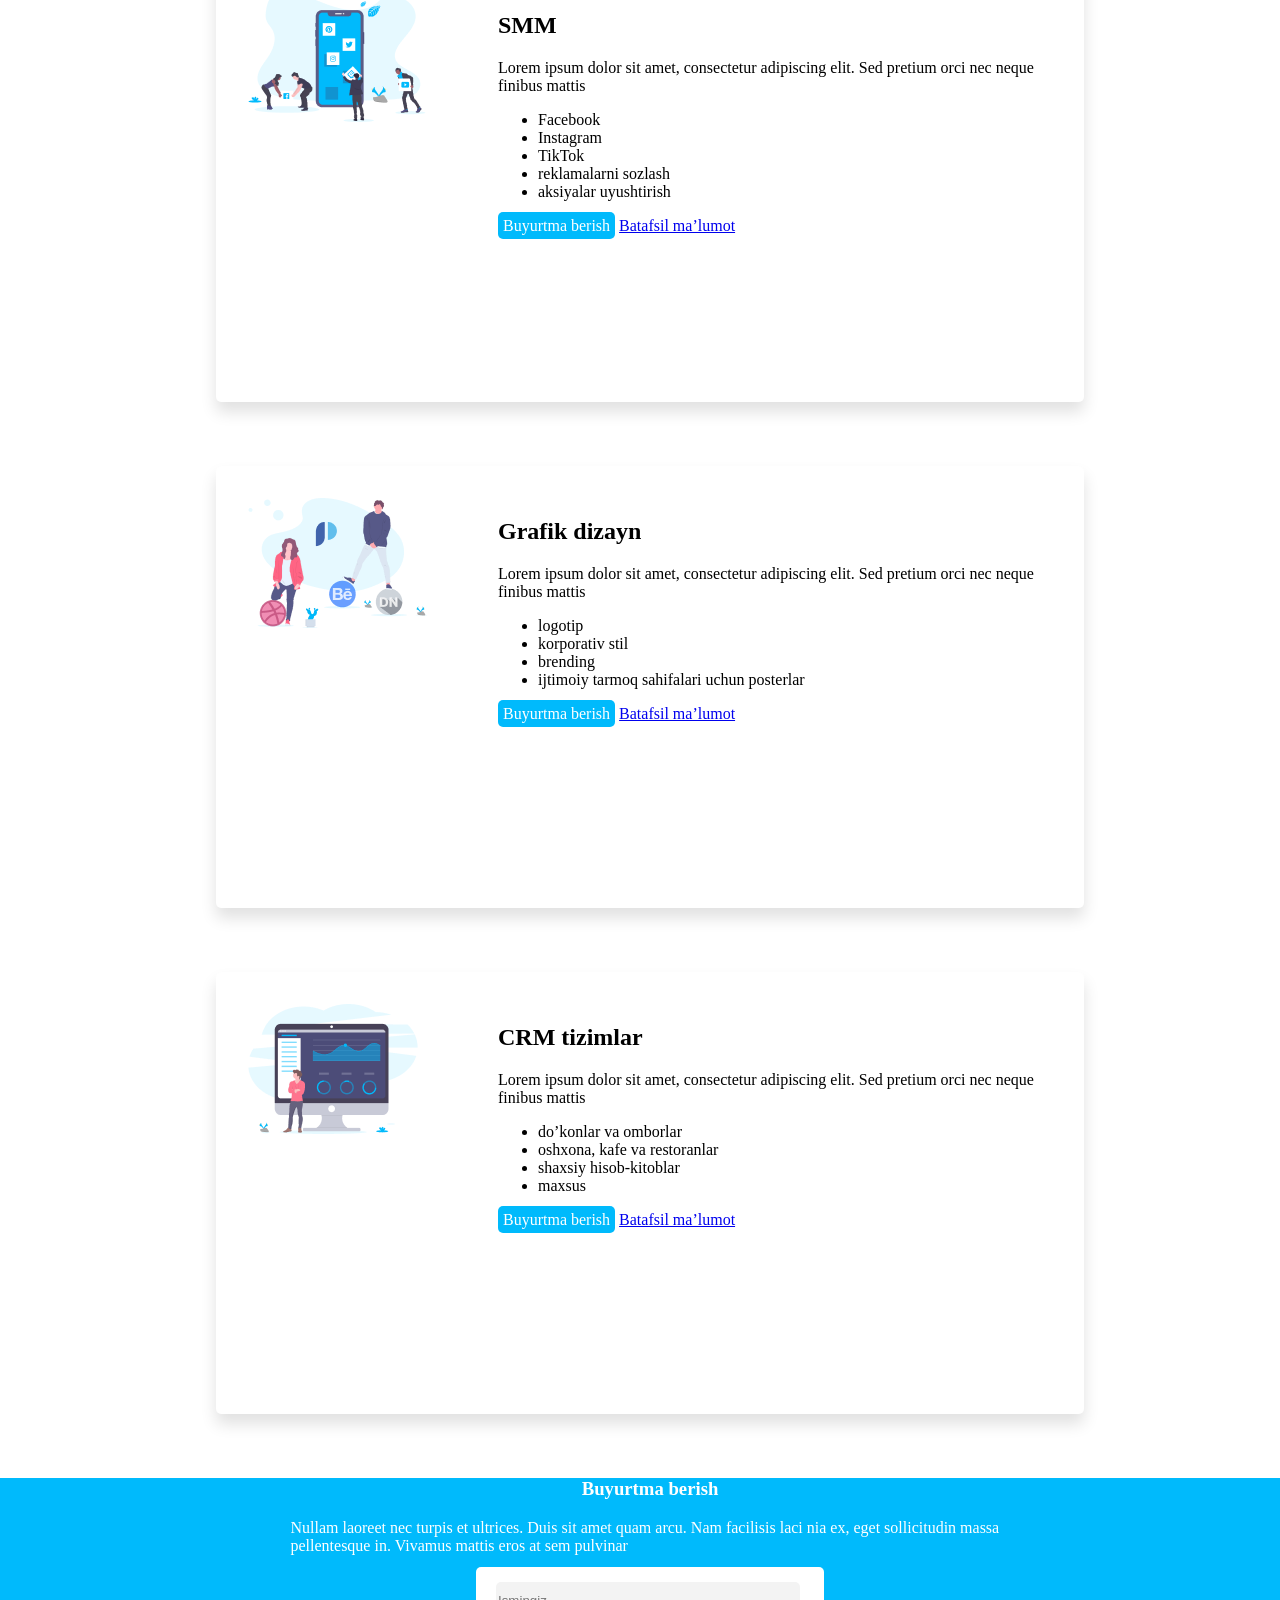
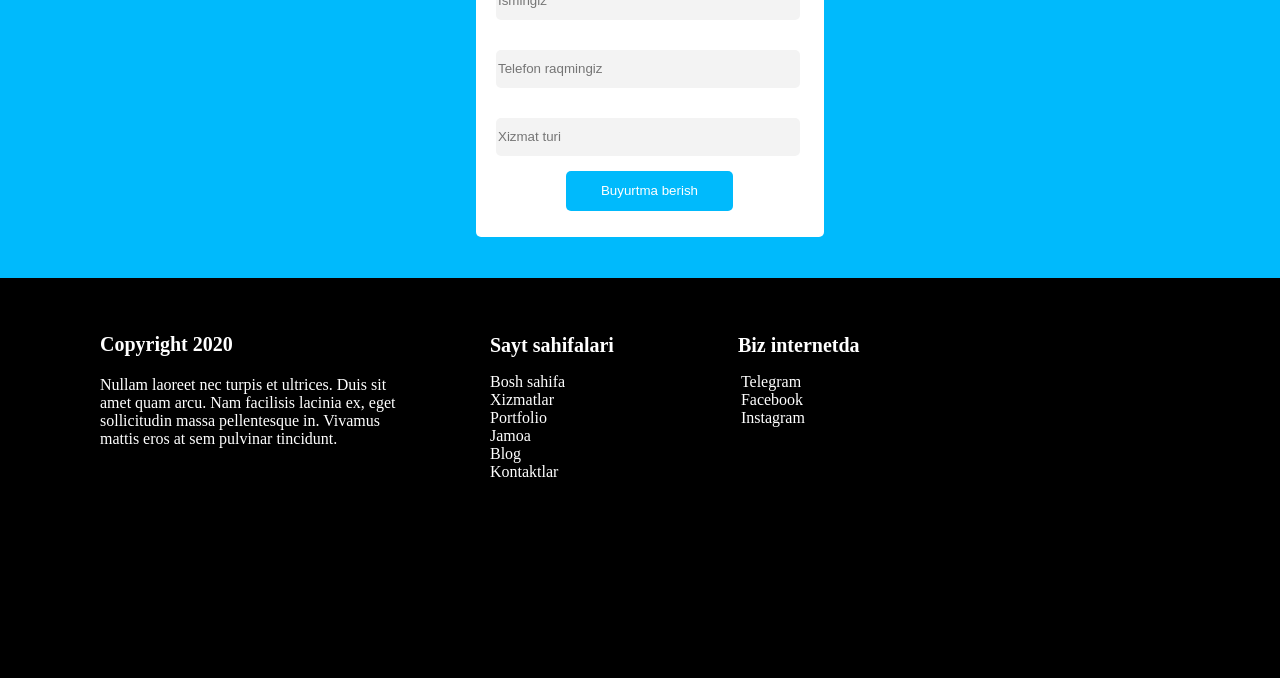
==== commit a10f4429: "all" ====
--- a/xizmatlar.html
+++ b/xizmatlar.html
@@ -11,223 +11,222 @@
     <link rel="stylesheet" href="css/xizmatlar.css">
 </head>
 <body>
-    <div class="sitenav">
-        <img class="logo" src="img/logo.svg" alt="logo">
-        <nav class="nav">
-            <ul class="wrapper">
-                <li><a class="link li2" href="#">Xizmatlar</a>
-                    <ul>
-                        <li>Vebsayt</li>
-                        <li>Telegram bot</li>
-                        <li>SMM</li>
-                        <li>Grafik dizayn</li>
-                        <li>CRM tizim</li>
-                    </ul>
-                </li>
-                 <li><a class="link" href="#">Portfolio</a></li>
-                <li><a class="link" href="#">Jamoa</a></li>
-                <li><a class="link" href="#">Blog</a></li>
-                <li><a class="link" href="#">Kontaktlar</a></li>
-                
-            </ul>
-            <a class="nav_btn" href="#">+998 90 921 37 11</a>
-        </nav>
-    </div>
-<header class="header">
-    <div class="header_text_wrapper">
-        <h1>Xizmatlar</h1>
-        <p>Lorem ipsum dolor sit amet, consectetur adipiscing elit. Sed pretium orci nec neque finibus mattis. Vivamus in sem rhoncus, bibendum sapien in, placerat mi. Praesent tempus faucibus risus in imperdiet. Integer elementum justo sit amet odio tincidunt, a pellentesque massa condimentum.</p>
-    </div>
-
-</header>
-
-<main class="servis">
-    <div class="servise no1">
-        <div class="servis_wrapper">
-        <h2>Sayt tuzish</h2>
-        <p>Lorem ipsum dolor sit amet, consectetur adipiscing elit. Sed pretium orci nec neque finibus mattis</p>
-        <ul>
-            <li>
-                <a href="#">lending</a>
-            </li>
-            <li>
-                <a href="#">vizitka</a>
-            </li>
-            <li>
-                <a href="#">korporativ</a>
-            </li>
-            <li>
-                <a href="#">internet do’kon</a>
-            </li>
-            <li>
-                <a href="#">maxsus</a>
-            </li>
-        </ul>
-        <div class="servis_btn"></div>
-            <a class="servis_link" href="#">Buyurtma berish</a>
-            <a class="servis_link2" href="#">Batafsil ma’lumot</a>
-        </div>
-    </div>
-   
-    <div class="servise no2">
-        <div class="servis_wrapper">
-        <h2>Telegram bot tuzish</h2>
-        <p>Lorem ipsum dolor sit amet, consectetur adipiscing elit. Sed pretium orci nec neque finibus mattis</p>
-        <ul>
-            <li>
-                <a href="#">kontakt bot</a>
-            </li>
-            <li>
-                <a href="#">ballar yig’ish</a>
-            </li>
-            <li>
-                <a href="#">yetkazib berish</a>
-            </li>
-            <li>
-                <a href="#">Telegram oldi-sotdi</a>
-            </li>
-            <li>
-                <a href="#">ovoz bilan ishlash</a>
-            </li>
-            <li>
-                <a href="#">maxsus</a>
-            </li>
-        </ul>
-        <div class="servis_btn"></div>
-            <a class="servis_link" href="#">Buyurtma berish</a>
-            <a class="servis_link2" href="#">Batafsil ma’lumot</a>
-        </div>
-   
-    </div>
-    <div class="servise no3">
-        <div class="servis_wrapper">
-        <h2>SMM</h2>
-        <p>Lorem ipsum dolor sit amet, consectetur adipiscing elit. Sed pretium orci nec neque finibus mattis</p>
-        <ul>
-            <li>
-                <a href="#">Facebook</a>
-            </li>
-            <li>
-                <a href="#">Instagram</a>
-            </li>
-            <li>
-                <a href="#">TikTok</a>
-            </li>
-            <li>
-                <a href="#">reklamalarni sozlash</a>
-            </li>
-            <li>
-                <a href="#">aksiyalar uyushtirish</a>
-            </li>
-        </ul>
-        <div class="servis_btn"></div>
-            <a class="servis_link" href="#">Buyurtma berish</a>
-            <a class="servis_link2" href="#">Batafsil ma’lumot</a>
-        </div>
-    </div>
-    
-    <div class="servise no4">
-        <div class="servis_wrapper">
-        <h2>Grafik dizayn</h2>
-        <p>Lorem ipsum dolor sit amet, consectetur adipiscing elit. Sed pretium orci nec neque finibus mattis</p>
-        <ul>
-            <li>
-                <a href="#">logotip</a>
-            </li>
-            <li>
-                <a href="#">korporativ stil</a>
-            </li>
-            <li>
-                <a href="#">brending</a>
-            </li>
-            <li>
-                <a href="#">ijtimoiy tarmoq sahifalari uchun posterlar</a>
-            </li>
-        </ul>
-        <div class="servis_btn"></div>
-            <a class="servis_link" href="#">Buyurtma berish</a>
-            <a class="servis_link2" href="#">Batafsil ma’lumot</a>
-        </div>
-   
-    </div>
-    <div class="servise no5">
-        <div class="servis_wrapper">
-        <h2>CRM tizimlar</h2>
-        <p>Lorem ipsum dolor sit amet, consectetur adipiscing elit. Sed pretium orci nec neque finibus mattis</p>
-        <ul>
-            <li>
-                <a href="#">do’konlar va omborlar</a>
-            </li>
-            <li>
-                <a href="#">oshxona, kafe va restoranlar</a>
-            </li>
-            <li>
-                <a href="#">shaxsiy hisob-kitoblar</a>
-            </li>
-            <li>
-                <a href="#">maxsus</a>
-            </li>
-        </ul>
-        <div class="servis_btn"></div>
-            <a class="servis_link" href="#">Buyurtma berish</a>
-            <a class="servis_link2" href="#">Batafsil ma’lumot</a>
-        </div>
-    
-    </div>
-
-</main>
-
-<section class="footer">
-    <h3 class="footer_h3">Buyurtma berish</h3>
-    <p class="footer_text">Nullam laoreet nec turpis et ultrices. Duis sit amet quam arcu. Nam facilisis laci nia ex, eget sollicitudin massa pellentesque in. Vivamus mattis eros at sem pulvinar</p>
-    <div class="footer_box">
-        <form class="form" action="https://echo.htmlacademy.com" method="POST">
-            <input type="text" required id="name"  placeholder="Ismingiz" name="text">
-            <input type="text" required id="number" placeholder="Telefon raqmingiz" name="text">
-            <input list="browsers" name="browser" id="browser" required placeholder="Xizmat turi">
-            <datalist id="browsers">
-                <option value="Edge">
-                    <option value="Firefox">
-                        <option value="Chrome">
-                            <option value="Opera">
-                                <option value="Safari">
-                                </datalist>
-                                <button class="form_btn" type="submit">Buyurtma berish</button>
-                            </form>   
-                        </div>
-                    </section>
-                    <!-- footer finished -->
-                    
-                    <!-- start footermenu -->
-                    
-                    <footer class="footermenu">
-                        <div class="footer_container">
-                            <div class="footer-main">
-                                 <div class="footer-block hover">                                          
-                                     <h4>Copyright 2020</h4>
-                                    <p>Nullam laoreet nec turpis et ultrices. Duis sit amet quam arcu. Nam facilisis lacinia ex, eget sollicitudin massa pellentesque in. Vivamus mattis eros at sem pulvinar tincidunt.</p>
+    <section class="container">
+        <div class="sitenav">
+            <img class="logo" src="img/logo.svg" alt="logo">
+            <nav class="nav">
+                <ul class="wrapper">
+                    <li><a class="link li2" href="#">Xizmatlar</a>
+                        <ul>
+                            <li>Vebsayt</li>
+                            <li>Telegram bot</li>
+                            <li>SMM</li>
+                            <li>Grafik dizayn</li>
+                            <li>CRM tizim</li>
+                        </ul>
+                    </li>
+                     <li><a class="link" href="#">Portfolio</a></li>
+                    <li><a class="link" href="#">Jamoa</a></li>
+                    <li><a class="link" href="#">Blog</a></li>
+                    <li><a class="link" href="#">Kontaktlar</a></li>
+        
+                </ul>
+                <a class="nav_btn" href="#">+998 90 921 37 11</a>
+            </nav>
+        </div>
+        <header class="header">
+        <div class="header_text_wrapper">
+            <h1>Xizmatlar</h1>
+            <p>Lorem ipsum dolor sit amet, consectetur adipiscing elit. Sed pretium orci nec neque finibus mattis. Vivamus in sem rhoncus, bibendum sapien in, placerat mi. Praesent tempus faucibus risus in imperdiet. Integer elementum justo sit amet odio tincidunt, a pellentesque massa condimentum.</p>
+        </div>
+        
+        </header>
+        
+        <main class="servis">
+        <div class="servise no1">
+            <div class="servis_wrapper">
+            <h2>Sayt tuzish</h2>
+            <p>Lorem ipsum dolor sit amet, consectetur adipiscing elit. Sed pretium orci nec neque finibus mattis</p>
+            <ul>
+                <li>
+                    <a href="#">lending</a>
+                </li>
+                <li>
+                    <a href="#">vizitka</a>
+                </li>
+                <li>
+                    <a href="#">korporativ</a>
+                </li>
+                <li>
+                    <a href="#">internet do’kon</a>
+                </li>
+                <li>
+                    <a href="#">maxsus</a>
+                </li>
+            </ul>
+            <div class="servis_btn"></div>
+                <a class="servis_link" href="#">Buyurtma berish</a>
+                <a class="servis_link2" href="#">Batafsil ma’lumot</a>
+            </div>
+        </div>
+        <div class="servise no2">
+            <div class="servis_wrapper">
+            <h2>Telegram bot tuzish</h2>
+            <p>Lorem ipsum dolor sit amet, consectetur adipiscing elit. Sed pretium orci nec neque finibus mattis</p>
+            <ul>
+                <li>
+                    <a href="#">kontakt bot</a>
+                </li>
+                <li>
+                    <a href="#">ballar yig’ish</a>
+                </li>
+                <li>
+                    <a href="#">yetkazib berish</a>
+                </li>
+                <li>
+                    <a href="#">Telegram oldi-sotdi</a>
+                </li>
+                <li>
+                    <a href="#">ovoz bilan ishlash</a>
+                </li>
+                <li>
+                    <a href="#">maxsus</a>
+                </li>
+            </ul>
+            <div class="servis_btn"></div>
+                <a class="servis_link" href="#">Buyurtma berish</a>
+                <a class="servis_link2" href="#">Batafsil ma’lumot</a>
+            </div>
+        </div>
+        <div class="servise no3">
+            <div class="servis_wrapper">
+            <h2>SMM</h2>
+            <p>Lorem ipsum dolor sit amet, consectetur adipiscing elit. Sed pretium orci nec neque finibus mattis</p>
+            <ul>
+                <li>
+                    <a href="#">Facebook</a>
+                </li>
+                <li>
+                    <a href="#">Instagram</a>
+                </li>
+                <li>
+                    <a href="#">TikTok</a>
+                </li>
+                <li>
+                    <a href="#">reklamalarni sozlash</a>
+                </li>
+                <li>
+                    <a href="#">aksiyalar uyushtirish</a>
+                </li>
+            </ul>
+            <div class="servis_btn"></div>
+                <a class="servis_link" href="#">Buyurtma berish</a>
+                <a class="servis_link2" href="#">Batafsil ma’lumot</a>
+            </div>
+        </div>
+        
+        <div class="servise no4">
+            <div class="servis_wrapper">
+            <h2>Grafik dizayn</h2>
+            <p>Lorem ipsum dolor sit amet, consectetur adipiscing elit. Sed pretium orci nec neque finibus mattis</p>
+            <ul>
+                <li>
+                    <a href="#">logotip</a>
+                </li>
+                <li>
+                    <a href="#">korporativ stil</a>
+                </li>
+                <li>
+                    <a href="#">brending</a>
+                </li>
+                <li>
+                    <a href="#">ijtimoiy tarmoq sahifalari uchun posterlar</a>
+                </li>
+            </ul>
+            <div class="servis_btn"></div>
+                <a class="servis_link" href="#">Buyurtma berish</a>
+                <a class="servis_link2" href="#">Batafsil ma’lumot</a>
+            </div>
+        </div>
+        <div class="servise no5">
+            <div class="servis_wrapper">
+            <h2>CRM tizimlar</h2>
+            <p>Lorem ipsum dolor sit amet, consectetur adipiscing elit. Sed pretium orci nec neque finibus mattis</p>
+            <ul>
+                <li>
+                    <a href="#">do’konlar va omborlar</a>
+                </li>
+                <li>
+                    <a href="#">oshxona, kafe va restoranlar</a>
+                </li>
+                <li>
+                    <a href="#">shaxsiy hisob-kitoblar</a>
+                </li>
+                <li>
+                    <a href="#">maxsus</a>
+                </li>
+            </ul>
+            <div class="servis_btn"></div>
+                <a class="servis_link" href="#">Buyurtma berish</a>
+                <a class="servis_link2" href="#">Batafsil ma’lumot</a>
+            </div>
+        
+        </div>
+        
+        </main>
+        
+        <section class="footer">
+        <h3 class="footer_h3">Buyurtma berish</h3>
+        <p class="footer_text">Nullam laoreet nec turpis et ultrices. Duis sit amet quam arcu. Nam facilisis laci nia ex, eget sollicitudin massa pellentesque in. Vivamus mattis eros at sem pulvinar</p>
+        <div class="footer_box">
+            <form class="form" action="https://echo.htmlacademy.com" method="POST">
+                <input type="text" required id="name"  placeholder="Ismingiz" name="text">
+                <input type="text" required id="number" placeholder="Telefon raqmingiz" name="text">
+                <input list="browsers" name="browser" id="browser" required placeholder="Xizmat turi">
+                <datalist id="browsers">
+                    <option value="Edge">
+                        <option value="Firefox">
+                            <option value="Chrome">
+                                <option value="Opera">
+                                    <option value="Safari">
+                                    </datalist>
+                                    <button class="form_btn" type="submit">Buyurtma berish</button>
+                                </form>
+                            </div>
+                        </section>
+                        <!-- footer finished -->
+        
+                        <!-- start footermenu -->
+        
+                        <footer class="footermenu">
+                            <div class="footer_container">
+                                <div class="footer-main">
+                                     <div class="footer-block hover">
+                                         <h4>Copyright 2020</h4>
+                                        <p>Nullam laoreet nec turpis et ultrices. Duis sit amet quam arcu. Nam facilisis lacinia ex, eget sollicitudin massa pellentesque in. Vivamus mattis eros at sem pulvinar tincidunt.</p>
+                                    </div>
+                                    <div class="footer-block-2">
+                                        <h4>Sayt sahifalari</h4>
+                                        <ul class="footer-list hover">
+                                            <li><a href="#">Bosh sahifa</a></li>
+                                            <li><a href="#">Xizmatlar</a></li>
+                                            <li><a href="#">Portfolio</a></li>
+                                            <li><a href="#">Jamoa</a></li>
+                                            <li><a href="#">Blog</a></li>
+                                            <li><a href="#">Kontaktlar</a></li>
+                                        </ul>
+                                    </div>
+                                    <div class="footer-block-3">
+                                        <h4>Biz internetda</h4>
+                                        <ul class="footer-block-3_list hover">
+                                            <li><a href="https://tgram.uz/">Telegram</a></li>
+                                            <li><a href="https://www.Facebook.com/">Facebook</a></li>
+                                            <li><a href="https://www.instagram.com/">Instagram</a></li>
+                                        </ul>
+                                    </div>
+                                 </div>
                                 </div>
-                                <div class="footer-block-2">
-                                    <h4>Sayt sahifalari</h4>
-                                    <ul class="footer-list hover">
-                                        <li><a href="#">Bosh sahifa</a></li>
-                                        <li><a href="#">Xizmatlar</a></li>
-                                        <li><a href="#">Portfolio</a></li>
-                                        <li><a href="#">Jamoa</a></li>
-                                        <li><a href="#">Blog</a></li>
-                                        <li><a href="#">Kontaktlar</a></li>
-                                    </ul>
-                                </div>
-                                <div class="footer-block-3">
-                                    <h4>Biz internetda</h4>
-                                    <ul class="footer-block-3_list hover">
-                                        <li><a href="https://tgram.uz/">Telegram</a></li>
-                                        <li><a href="https://www.Facebook.com/">Facebook</a></li>
-                                        <li><a href="https://www.instagram.com/">Instagram</a></li>
-                                    </ul>
-                                </div>
-                             </div>                    
-                            </div>                        
-                     </footer>
+                         </footer>
+    </section>
     </body>
 </html>
--- a/css/xizmatlar.css
+++ b/css/xizmatlar.css
@@ -6,9 +6,8 @@
     
 }
 .container{
-    position: relative;
-    width: 1300px;
-    height: 3910px;
+margin: 0 auto;
+    width: 1300px;
     background:#ffffff;
     
 }
@@ -17,8 +16,7 @@
     align-items:center;
     height: 46px;
     width: 1300px;
-    left: 0px;
-    top: 0px;
+top: 0;
     background-color:#fff;
     position: fixed;
     box-shadow: 0px 4px 20px 0px #0000001A;
@@ -149,6 +147,10 @@
     text-align: center;
     margin: 0 auto;
 }
+footer{
+    width: 1200px;
+    margin: 0 auto;
+}
 .servise{
     height: 378px;
     width: 804px;
@@ -163,7 +165,7 @@
 }
 .servis_wrapper ul a{
     color: black;
-
+    
 }
 .servis_link{
     background-color: #00BAFC;
@@ -212,7 +214,6 @@
 
 
 /* start footer */
-
 
 
 .footer_h3{
